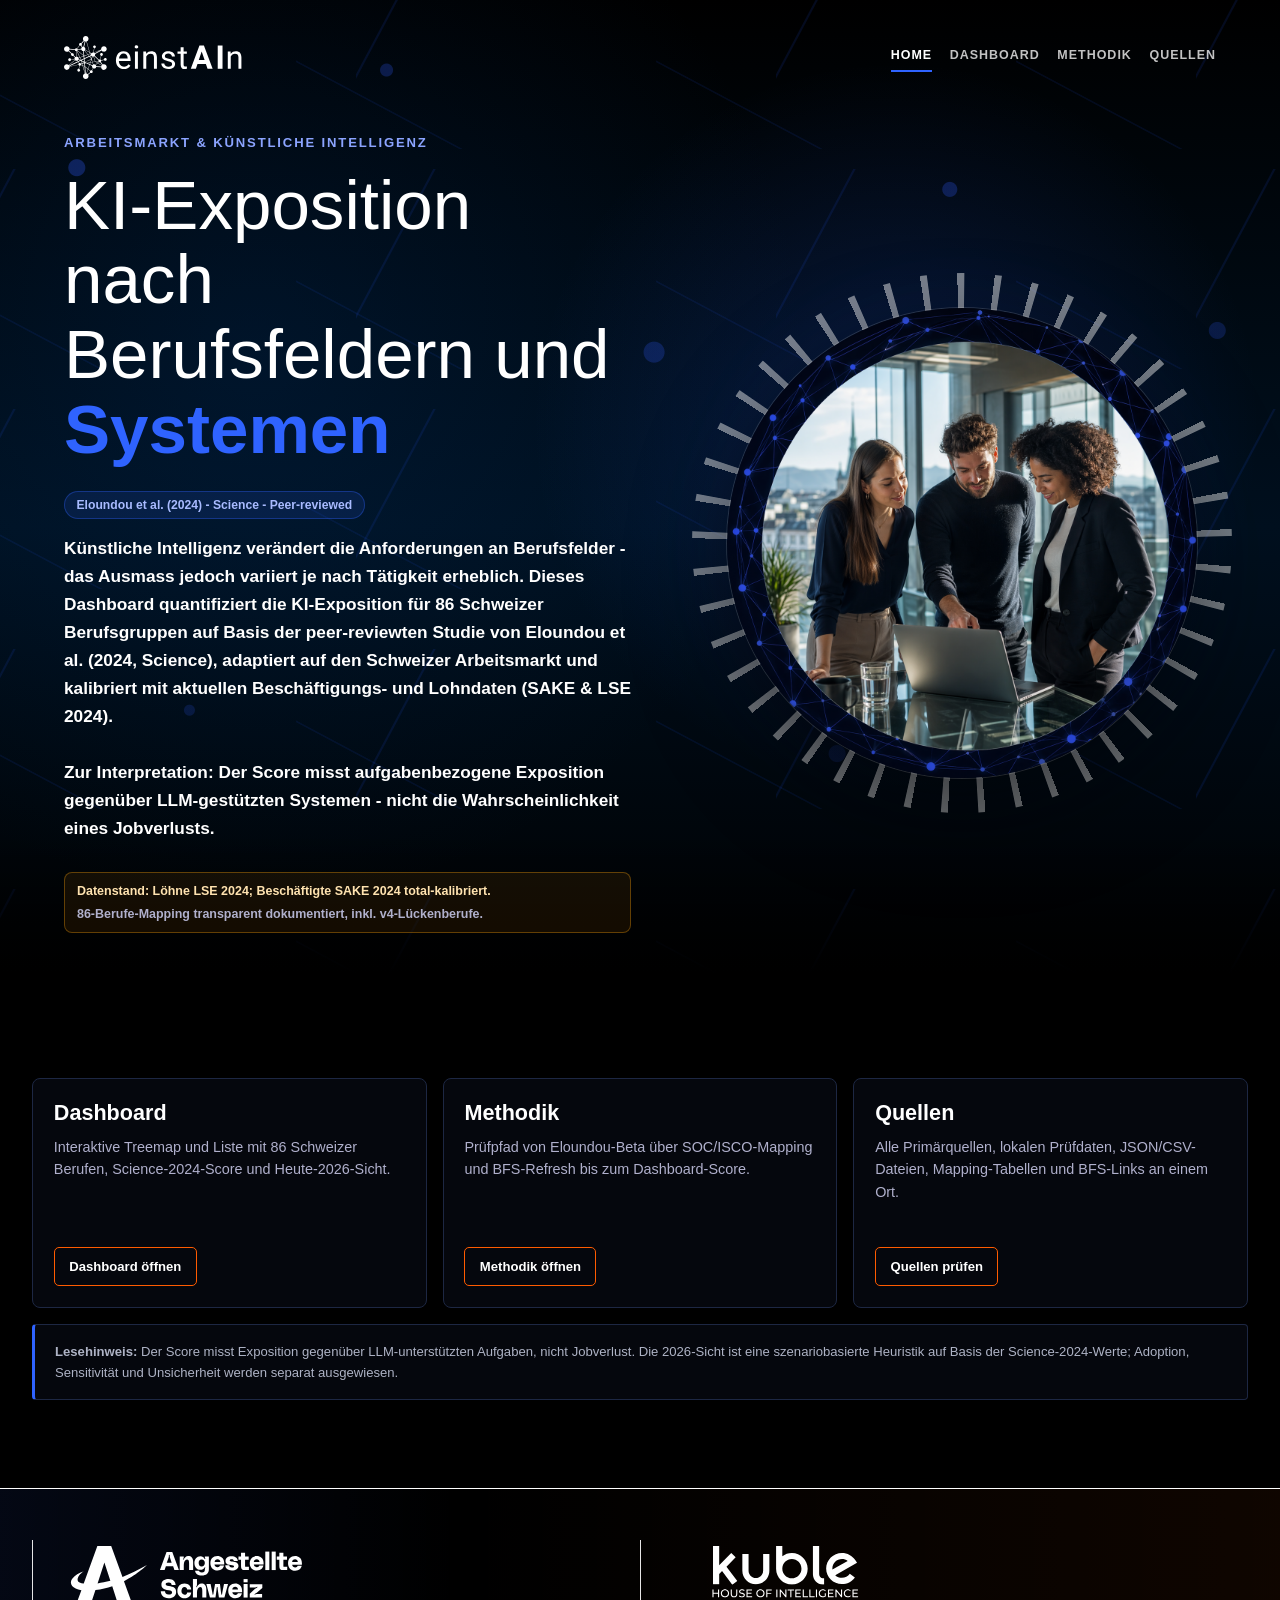
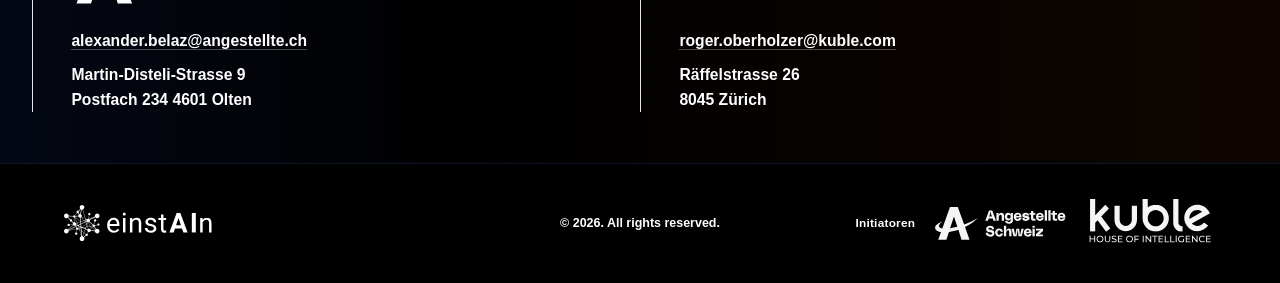
==== index.html @ 755ab7b0 "Update home headline wording" ====
<!DOCTYPE html>
<html lang="de">
<head>
  <meta charset="UTF-8">
  <meta name="viewport" content="width=device-width, initial-scale=1.0">
  <title>KI-Exposition Schweiz</title>
  <meta name="description" content="Schweizer KI-Expositionsdashboard: Landing-Seite, Berufsdaten, Methodik und Quellen für 86 Berufsgruppen auf Basis von Eloundou et al. (2024) und BFS 2024.">
  <link rel="icon" href="assets/brand/einstain-icon.png" type="image/png">
  <link rel="stylesheet" href="assets/app.css">
  
</head>
<body>
<script>
  const LEGACY_ANCHOR_ROUTES = {
    "#dashboard": "dashboard.html",
    "#about": "methodik.html",
    "#sources": "quellen.html"
  };
  if (LEGACY_ANCHOR_ROUTES[window.location.hash]) {
    window.location.replace(LEGACY_ANCHOR_ROUTES[window.location.hash]);
  }
</script>

<header>
  <nav class="site-nav" aria-label="Hauptnavigation">
    <a class="site-logo" href="index.html" aria-label="einstAIn">
      <img src="assets/brand/einstain-logo-white.svg" alt="einstAIn">
    </a>
    <div class="nav-links" aria-label="Seitennavigation">
      <a href="index.html" class="active" aria-current="page">Home</a>
      <a href="dashboard.html">Dashboard</a>
      <a href="methodik.html">Methodik</a>
      <a href="quellen.html">Quellen</a>
    </div>
  </nav>
  <div class="hero-grid" id="top">
    <div class="hero-copy">
      <div class="eyebrow">Arbeitsmarkt & Künstliche Intelligenz</div>
      <h1>KI-Exposition<br>nach Berufsfeldern und <strong>Systemen</strong></h1>
      <div class="method-badge">Eloundou et al. (2024) - Science - Peer-reviewed</div>
      <p class="subtitle">
        Künstliche Intelligenz verändert die Anforderungen an Berufsfelder - das Ausmass jedoch
        variiert je nach Tätigkeit erheblich. Dieses Dashboard quantifiziert die KI-Exposition
        für 86 Schweizer Berufsgruppen auf Basis der peer-reviewten Studie von Eloundou et al.
        (2024, Science), adaptiert auf den Schweizer Arbeitsmarkt und kalibriert mit aktuellen
        Beschäftigungs- und Lohndaten (SAKE &amp; LSE 2024).
        <br><br>
        Zur Interpretation: Der Score misst aufgabenbezogene Exposition gegenüber
        LLM-gestützten Systemen - nicht die Wahrscheinlichkeit eines Jobverlusts.
      </p>
      <div class="data-vintage">
        Datenstand: Löhne LSE 2024; Beschäftigte SAKE 2024 total-kalibriert.
        <span>86-Berufe-Mapping transparent dokumentiert, inkl. v4-Lückenberufe.</span>
      </div>
    </div>
    <div class="hero-visual" aria-hidden="true">
      <img src="assets/future-work-hero.png" alt="">
    </div>
  </div>
</header>

<main>
  <section class="home-overview" aria-label="Seiteneinstieg">
    <article class="home-card">
      <div>
        <h2>Dashboard</h2>
        <p>Interaktive Treemap und Liste mit 86 Schweizer Berufen, Science-2024-Score und Heute-2026-Sicht.</p>
      </div>
      <a href="dashboard.html">Dashboard öffnen</a>
    </article>
    <article class="home-card">
      <div>
        <h2>Methodik</h2>
        <p>Prüfpfad von Eloundou-Beta über SOC/ISCO-Mapping und BFS-Refresh bis zum Dashboard-Score.</p>
      </div>
      <a href="methodik.html">Methodik öffnen</a>
    </article>
    <article class="home-card">
      <div>
        <h2>Quellen</h2>
        <p>Alle Primärquellen, lokalen Prüfdaten, JSON/CSV-Dateien, Mapping-Tabellen und BFS-Links an einem Ort.</p>
      </div>
      <a href="quellen.html">Quellen prüfen</a>
    </article>
  </section>
  <section class="home-note" aria-label="Lesehinweis">
    <div class="disclaimer">
      <strong>Lesehinweis:</strong> Der Score misst Exposition gegenüber LLM-unterstützten Aufgaben, nicht Jobverlust. Die 2026-Sicht ist eine szenariobasierte Heuristik auf Basis der Science-2024-Werte; Adoption, Sensitivität und Unsicherheit werden separat ausgewiesen.
    </div>
  </section>
</main>

<section class="contact-band" aria-label="Kontakt">
  <div class="contact-card">
    <div class="contact-logo">
      <a href="https://angestellte.ch/" target="_blank" rel="noopener noreferrer" aria-label="Angestellte Schweiz">
        <img class="logo-angestellte" src="assets/brand/angestellte-schweiz-logo-white.svg" alt="Angestellte Schweiz">
      </a>
    </div>
    <div class="contact-line"><a href="mailto:alexander.belaz@angestellte.ch">alexander.belaz@angestellte.ch</a></div>
    <div class="contact-line">Martin-Disteli-Strasse 9<br>Postfach 234 4601 Olten</div>
  </div>
  <div class="contact-card">
    <div class="contact-logo">
      <a href="https://www.kuble.com/en" target="_blank" rel="noopener noreferrer" aria-label="Kuble - House of Intelligence">
        <img class="logo-kuble" src="assets/brand/kuble-house-logo-white.svg" alt="Kuble - House of Intelligence">
      </a>
    </div>
    <div class="contact-line"><a href="mailto:roger.oberholzer@kuble.com">roger.oberholzer@kuble.com</a></div>
    <div class="contact-line">Räffelstrasse 26<br>8045 Zürich</div>
  </div>
</section>

<footer>
  <div class="footer-inner">
    <a class="site-logo site-logo--footer" href="#top" aria-label="einstAIn">
      <img src="assets/brand/einstain-logo-white.svg" alt="einstAIn">
    </a>
    <div class="footer-center">© 2026. All rights reserved.</div>
    <div class="footer-initiators">
      <span>Initiatoren</span>
      <a class="footer-brand footer-brand--angestellte" href="https://angestellte.ch/" target="_blank" rel="noopener noreferrer" aria-label="Angestellte Schweiz">
        <img src="assets/brand/angestellte-schweiz-logo-white.svg" alt="Angestellte Schweiz">
      </a>
      <a class="footer-brand footer-brand--kuble" href="https://www.kuble.com/en" target="_blank" rel="noopener noreferrer" aria-label="Kuble - House of Intelligence">
        <img src="assets/brand/kuble-house-logo-white.svg" alt="Kuble - House of Intelligence">
      </a>
    </div>
  </div>
</footer>
</body>
</html>
---- assets/app.css ----
* { margin: 0; padding: 0; box-sizing: border-box; }

    body {
      font-family: -apple-system, BlinkMacSystemFont, 'Segoe UI', Roboto, sans-serif;
      background: #000;
      color: #fff;
      min-height: 100vh;
      overflow-x: hidden;
    }

    header {
      position: relative;
      min-height: 760px;
      padding: 2.25rem clamp(1.25rem, 5vw, 4.5rem) 4rem;
      overflow: hidden;
      background:
        radial-gradient(circle at 70% 42%, rgba(44, 97, 255, 0.18), transparent 34%),
        radial-gradient(circle at 20% 35%, rgba(0, 55, 120, 0.22), transparent 45%),
        linear-gradient(180deg, #000 0%, #00101f 52%, #000 100%);
    }

    header::before {
      content: "";
      position: absolute;
      inset: -7% -5% 0;
      background-image:
        linear-gradient(118deg, transparent 0 14%, rgba(37, 88, 255, 0.16) 14.2% 14.45%, transparent 14.65% 100%),
        linear-gradient(28deg, transparent 0 21%, rgba(37, 88, 255, 0.13) 21.2% 21.45%, transparent 21.65% 100%),
        radial-gradient(circle at 10% 22%, rgba(48, 91, 255, 0.42) 0 8px, transparent 9px),
        radial-gradient(circle at 32% 13%, rgba(48, 91, 255, 0.34) 0 6px, transparent 7px),
        radial-gradient(circle at 51% 39%, rgba(48, 91, 255, 0.32) 0 10px, transparent 11px),
        radial-gradient(circle at 72% 24%, rgba(48, 91, 255, 0.36) 0 7px, transparent 8px),
        radial-gradient(circle at 91% 37%, rgba(48, 91, 255, 0.28) 0 8px, transparent 9px),
        radial-gradient(circle at 18% 72%, rgba(48, 91, 255, 0.24) 0 5px, transparent 6px),
        radial-gradient(circle at 64% 76%, rgba(48, 91, 255, 0.2) 0 8px, transparent 9px);
      background-size: 420px 240px, 360px 220px, 100% 100%, 100% 100%, 100% 100%, 100% 100%, 100% 100%, 100% 100%, 100% 100%;
      opacity: 0.72;
      pointer-events: none;
    }

    header::after {
      content: "";
      position: absolute;
      inset: auto 0 0;
      height: 180px;
      background: linear-gradient(180deg, transparent, #000 78%);
      pointer-events: none;
    }

    .site-nav {
      position: relative;
      z-index: 2;
      display: flex;
      align-items: center;
      justify-content: space-between;
      max-width: 1280px;
      margin: 0 auto;
    }

    .site-logo {
      display: inline-flex;
      align-items: center;
      color: #fff;
      text-decoration: none;
    }

    .site-logo img {
      display: block;
      width: min(178px, 48vw);
      height: auto;
    }

    .site-logo--footer img {
      width: 148px;
    }

    .nav-links {
      display: flex;
      align-items: center;
      gap: 1.1rem;
      font-size: 0.78rem;
      font-weight: 750;
      text-transform: uppercase;
      letter-spacing: 0.08em;
    }

    .nav-links a {
      position: relative;
      display: inline-flex;
      align-items: center;
      min-height: 28px;
      padding-bottom: 0.28rem;
      color: rgba(255,255,255,0.76);
      text-decoration: none;
      transition: color 0.18s;
    }

    .nav-links a:hover {
      color: #fff;
    }

    .hero-grid {
      position: relative;
      z-index: 2;
      max-width: 1280px;
      min-height: 620px;
      margin: 0 auto;
      display: grid;
      grid-template-columns: minmax(320px, 0.95fr) minmax(360px, 0.85fr);
      gap: clamp(2rem, 6vw, 5rem);
      align-items: center;
      padding-top: 3.5rem;
    }

    .hero-copy {
      max-width: 610px;
      min-width: 0;
    }

    .eyebrow {
      font-size: 0.82rem;
      text-transform: uppercase;
      letter-spacing: 0.14em;
      color: #8ba4ff;
      margin-bottom: 1.1rem;
      font-weight: 800;
    }

    h1 {
      font-size: clamp(2.4rem, 5.4vw, 4.8rem);
      font-weight: 500;
      line-height: 1.08;
      letter-spacing: 0;
      color: #fff;
      margin-bottom: 1.55rem;
      max-width: 790px;
      overflow-wrap: break-word;
    }

    h1 strong {
      color: #2f63ff;
      font-weight: 850;
      letter-spacing: 0;
    }

    .subtitle {
      font-size: clamp(1rem, 1.35vw, 1.15rem);
      color: #fff;
      max-width: 620px;
      line-height: 1.62;
      margin-bottom: 1.7rem;
      font-weight: 600;
      overflow-wrap: break-word;
    }

    .subtitle a { color: #fff; text-decoration: underline; text-decoration-color: #2f63ff; text-underline-offset: 4px; }
    .subtitle a:hover { text-decoration: underline; }

    .hero-actions {
      display: flex;
      flex-wrap: wrap;
      gap: 0.8rem;
      align-items: center;
      margin-top: 1.9rem;
    }

    .cta-btn {
      display: inline-flex;
      align-items: center;
      justify-content: center;
      min-height: 45px;
      padding: 0.68rem 1rem;
      border: 2px solid #ff5b00;
      border-radius: 4px;
      color: #fff;
      background: transparent;
      text-decoration: none;
      font-size: 0.9rem;
      font-weight: 850;
      transition: background 0.18s, border-color 0.18s;
    }

    .cta-btn:hover {
      background: rgba(255,91,0,0.14);
      border-color: #ff7a29;
    }

    .method-badge {
      display: inline-flex;
      align-items: center;
      gap: 0.4rem;
      background: rgba(47,99,255,0.13);
      border: 1px solid rgba(47,99,255,0.35);
      color: #a9bbff;
      padding: 0.38rem 0.72rem;
      border-radius: 999px;
      font-size: 0.76rem;
      font-weight: 600;
      margin-bottom: 1rem;
    }

    .data-vintage {
      display: inline-flex;
      flex-wrap: wrap;
      gap: 0.35rem 0.55rem;
      align-items: center;
      margin: 0.1rem 0 1.05rem;
      padding: 0.55rem 0.75rem;
      border: 1px solid rgba(245,158,11,0.35);
      border-radius: 8px;
      background: rgba(245,158,11,0.08);
      color: #ffe3b0;
      font-size: 0.78rem;
      line-height: 1.45;
      font-weight: 750;
      max-width: 650px;
    }

    .data-vintage span {
      color: #b0b0cc;
      font-weight: 650;
    }

    .hero-visual {
      position: relative;
      display: flex;
      align-items: center;
      justify-content: center;
      min-height: 520px;
    }

    .hero-visual::before {
      content: "";
      position: absolute;
      width: min(540px, 90vw);
      aspect-ratio: 1;
      border-radius: 50%;
      background:
        radial-gradient(circle, transparent 57%, rgba(255,255,255,0.9) 57.25% 57.75%, transparent 58%),
        repeating-conic-gradient(from 15deg, rgba(255,255,255,0.85) 0 1.4deg, transparent 1.6deg 8deg);
      opacity: 0.55;
      filter: drop-shadow(0 0 24px rgba(47,99,255,0.25));
    }

    .hero-visual img {
      position: relative;
      width: min(470px, 82vw);
      aspect-ratio: 1;
      object-fit: cover;
      border-radius: 50%;
      box-shadow: 0 0 0 1px rgba(255,255,255,0.14), 0 35px 90px rgba(0,0,0,0.55);
    }

    main {
      background: #000;
      position: relative;
      z-index: 1;
    }

    .subpage-bar {
      position: relative;
      z-index: 40;
      padding: 2.25rem clamp(1.25rem, 5vw, 4.5rem) 1.15rem;
      background: rgba(0, 0, 0, 0.94);
      border-bottom: 1px solid #07162f;
      backdrop-filter: blur(14px);
    }

    .dashboard-intro {
      max-width: 1280px;
      margin: 0 auto;
      padding: 2.25rem 2rem 1.25rem;
      display: grid;
      grid-template-columns: minmax(280px, 0.8fr) minmax(260px, 1fr);
      gap: 2rem;
      align-items: end;
    }

    .dashboard-intro h2 {
      color: #fff;
      font-size: clamp(1.85rem, 3vw, 3rem);
      line-height: 1.12;
      font-weight: 500;
      letter-spacing: 0;
    }

    .dashboard-intro h2 strong {
      color: #2f63ff;
      font-weight: 850;
    }

    .dashboard-intro p {
      color: #d6d6e6;
      line-height: 1.62;
      font-size: 1rem;
      font-weight: 600;
    }

    .framework-toggle {
      max-width: 1280px;
      margin: 0 auto 1.6rem;
      padding: 0 2rem;
      display: grid;
      grid-template-columns: minmax(260px, 1fr) auto;
      gap: 1rem;
      align-items: center;
    }

    .framework-toggle--primary {
      margin-top: 2rem;
      margin-bottom: 1.4rem;
      padding: 1.25rem;
      background:
        linear-gradient(135deg, rgba(47,99,255,0.18), rgba(5,7,13,0.98) 42%, rgba(255,91,0,0.1));
      border: 1px solid #1d2743;
      border-radius: 8px;
      grid-template-columns: minmax(280px, 0.68fr) minmax(520px, 1.32fr);
      box-shadow: 0 18px 60px rgba(0,0,0,0.42);
    }

    .framework-summary {
      background: #05070d;
      border: 1px solid #1d2743;
      border-left: 3px solid #2f63ff;
      border-radius: 4px;
      padding: 0.9rem 1rem;
      min-height: 92px;
    }

    .framework-toggle--primary .framework-summary {
      background: transparent;
      border: none;
      border-left: 3px solid #2f63ff;
      border-radius: 0;
      padding: 0.25rem 0 0.25rem 1rem;
      min-height: 0;
    }

    .framework-kicker {
      color: #8ba4ff;
      font-size: 0.72rem;
      font-weight: 850;
      letter-spacing: 0.12em;
      text-transform: uppercase;
      margin-bottom: 0.35rem;
    }

    .framework-summary h3 {
      font-size: 1rem;
      color: #fff;
      margin-bottom: 0.3rem;
    }

    .framework-toggle--primary .framework-summary h3 {
      font-size: clamp(1.35rem, 2.2vw, 2.05rem);
      line-height: 1.12;
      max-width: 520px;
      margin-bottom: 0.65rem;
    }

    .framework-summary p {
      color: #bfc6dd;
      line-height: 1.5;
      font-size: 0.82rem;
      font-weight: 600;
    }

    .framework-toggle--primary .framework-summary p {
      font-size: 0.95rem;
      line-height: 1.62;
      max-width: 560px;
    }

    .framework-buttons {
      display: grid;
      grid-template-columns: repeat(2, minmax(0, 1fr));
      gap: 0.5rem;
      min-width: 300px;
    }

    .framework-toggle--primary .framework-buttons {
      grid-template-columns: repeat(3, minmax(0, 1fr));
      gap: 0.85rem;
      min-width: 0;
    }

    .framework-btn {
      min-height: 64px;
      background: #05070d;
      border: 1px solid #1d2743;
      color: #cfd7ef;
      padding: 0.55rem 0.8rem;
      border-radius: 4px;
      cursor: pointer;
      text-align: left;
      transition: border-color 0.18s, background 0.18s, color 0.18s;
    }

    .framework-toggle--primary .framework-btn {
      min-height: 142px;
      padding: 1.1rem 1.2rem;
      border-radius: 8px;
      border-width: 2px;
      box-shadow: inset 0 0 0 1px rgba(255,255,255,0.02);
    }

    .framework-label {
      display: inline-flex;
      color: #8ba4ff;
      font-size: 0.72rem;
      font-weight: 850;
      letter-spacing: 0.1em;
      text-transform: uppercase;
      margin-bottom: 0.7rem;
    }

    .framework-btn strong {
      display: block;
      font-size: 0.86rem;
      margin-bottom: 0.16rem;
      color: inherit;
    }

    .framework-toggle--primary .framework-btn strong {
      font-size: clamp(1.55rem, 2.25vw, 2rem);
      line-height: 1.08;
      margin-bottom: 0.45rem;
    }

    .framework-btn span {
      display: block;
      font-size: 0.7rem;
      color: #8a91ad;
      line-height: 1.3;
    }

    .framework-btn .framework-label {
      color: #8ba4ff;
      font-size: 0.72rem;
      line-height: 1.2;
    }

    .framework-toggle--primary .framework-btn span:not(.framework-label) {
      font-size: 0.95rem;
      line-height: 1.45;
      max-width: 430px;
    }

    #btn-framework-science {
      border-color: rgba(47,99,255,0.34);
    }

    #btn-framework-today {
      border-color: rgba(245,158,11,0.28);
    }

    #btn-framework-today .framework-label {
      color: #f59e0b;
    }

    #btn-framework-compare {
      border-color: rgba(167,139,250,0.34);
    }

    #btn-framework-compare .framework-label {
      color: #c4b5fd;
    }

    .framework-btn:hover {
      border-color: rgba(47,99,255,0.7);
    }

    .framework-btn.active {
      background: rgba(47,99,255,0.16);
      border-color: #2f63ff;
      color: #fff;
      box-shadow: inset 0 0 0 1px rgba(47,99,255,0.2);
    }

    #btn-framework-today.active {
      background: rgba(255,91,0,0.14);
      border-color: #ff5b00;
      box-shadow: inset 0 0 0 1px rgba(255,91,0,0.18);
    }

    #btn-framework-compare.active {
      background: rgba(167,139,250,0.16);
      border-color: #a78bfa;
      box-shadow: inset 0 0 0 1px rgba(167,139,250,0.2);
    }

    .split-compare {
      max-width: 1280px;
      margin: 0 auto;
    }

    .split-head {
      display: flex;
      align-items: center;
      justify-content: space-between;
      gap: 0.75rem;
      margin-bottom: 0.65rem;
      color: #bfc6dd;
      font-size: 0.78rem;
      font-weight: 800;
      text-transform: uppercase;
      letter-spacing: 0.08em;
    }

    .split-tag {
      display: inline-flex;
      align-items: center;
      border: 1px solid #243150;
      border-radius: 999px;
      background: #05070d;
      padding: 0.38rem 0.65rem;
    }

    .split-tag--today {
      color: #f59e0b;
      border-color: rgba(245,158,11,0.34);
    }

    .split-tag--science {
      color: #8ba4ff;
      border-color: rgba(47,99,255,0.38);
    }

    .split-stage {
      position: relative;
      max-width: 100%;
      overflow: hidden;
      background: #03060c;
      border: 1px solid #101b34;
      border-radius: 4px;
      cursor: default;
      isolation: isolate;
      touch-action: none;
    }

    .split-stage svg {
      position: absolute;
      top: 0;
      left: 0;
      display: block;
    }

    .split-overlay {
      position: absolute;
      inset: 0;
      overflow: hidden;
      width: 100%;
      background: #03060c;
      box-shadow: none;
      clip-path: inset(0 0 0 52%);
      filter: none;
      opacity: 1;
      pointer-events: none;
      z-index: 1;
    }

    .split-stage-labels {
      position: absolute;
      top: 0.72rem;
      left: 0.72rem;
      right: 0.72rem;
      z-index: 3;
      display: flex;
      justify-content: space-between;
      gap: 0.6rem;
      pointer-events: none;
    }

    .split-stage-label {
      display: inline-flex;
      align-items: center;
      min-height: 30px;
      padding: 0.28rem 0.55rem;
      border: 1px solid rgba(255,255,255,0.2);
      border-radius: 999px;
      background: rgba(3,6,12,0.72);
      color: #f4f7ff;
      font-size: 0.7rem;
      font-weight: 850;
      letter-spacing: 0.02em;
      backdrop-filter: blur(8px);
    }

    .split-stage-label--today {
      border-color: rgba(245,158,11,0.45);
      color: #f59e0b;
    }

    .split-stage-label--science {
      border-color: rgba(47,99,255,0.45);
      color: #9db2ff;
    }

    .split-handle {
      position: absolute;
      top: 0;
      bottom: 0;
      left: 52%;
      width: 54px;
      transform: translateX(-50%);
      cursor: ew-resize;
      outline: none;
      z-index: 5;
      touch-action: none;
    }

    .split-handle::before {
      content: "";
      position: absolute;
      top: 0;
      bottom: 0;
      left: calc(50% - 1.5px);
      width: 3px;
      background: #fff;
      box-shadow: none;
    }

    .split-handle span {
      position: absolute;
      top: 50%;
      left: 50%;
      transform: translate(-50%, -50%);
      width: 36px;
      height: 54px;
      border-radius: 999px;
      border: 2px solid #fff;
      background: #fff;
      box-shadow: none;
    }

    .split-handle span::before {
      content: "<>";
      position: absolute;
      inset: 0;
      display: flex;
      align-items: center;
      justify-content: center;
      color: #03060c;
      font-size: 0.72rem;
      font-weight: 900;
      letter-spacing: -0.02em;
    }

    .split-handle:focus-visible span {
      outline: 3px solid rgba(245,158,11,0.7);
      outline-offset: 3px;
    }

    .split-stage .cell:hover {
      opacity: 1;
    }

    .split-caption {
      margin-top: 0.7rem;
      color: #8f98b8;
      font-size: 0.78rem;
      line-height: 1.45;
      font-weight: 650;
    }

    .split-mobile-control {
      display: none;
    }

    .split-mobile-control input {
      width: 100%;
    }

    .split-mobile-legend {
      display: flex;
      justify-content: space-between;
      gap: 0.8rem;
      margin-top: 0.32rem;
      color: #8f98b8;
      font-size: 0.68rem;
      font-weight: 850;
      text-transform: uppercase;
      letter-spacing: 0.04em;
    }

    .today-method-panel {
      max-width: 1280px;
      margin: -0.3rem auto 1.4rem;
      padding: 0 2rem;
    }

    .today-method-inner {
      background: #05070d;
      border: 1px solid #1d2743;
      border-radius: 4px;
      padding: 1.05rem;
    }

    .today-method-head {
      display: grid;
      grid-template-columns: minmax(260px, 1fr) auto;
      gap: 1rem;
      align-items: start;
      margin-bottom: 0.9rem;
    }

    .today-method-head h3 {
      color: #fff;
      font-size: 1rem;
      margin-bottom: 0.3rem;
    }

    .today-method-head p {
      color: #bfc6dd;
      font-size: 0.82rem;
      line-height: 1.55;
      font-weight: 600;
    }

    .today-method-stats {
      display: grid;
      grid-template-columns: repeat(3, minmax(72px, 1fr));
      gap: 0.45rem;
      min-width: 260px;
    }

    .today-method-stat {
      background: #0b1020;
      border: 1px solid #26345b;
      border-radius: 4px;
      padding: 0.55rem;
    }

    .today-method-stat strong {
      display: block;
      color: #fff;
      font-size: 1rem;
      line-height: 1;
      margin-bottom: 0.22rem;
    }

    .today-method-stat span {
      color: #8f98b8;
      font-size: 0.68rem;
      line-height: 1.25;
      font-weight: 700;
    }

    .today-method-grid {
      display: grid;
      grid-template-columns: repeat(5, minmax(0, 1fr));
      gap: 0.55rem;
      margin-bottom: 0.8rem;
    }

    .today-method-step {
      border: 1px solid #202844;
      background: #080b13;
      border-radius: 4px;
      padding: 0.7rem;
    }

    .today-method-step b {
      display: block;
      color: #8ba4ff;
      font-size: 0.72rem;
      text-transform: uppercase;
      letter-spacing: 0.08em;
      margin-bottom: 0.28rem;
    }

    .today-method-step p {
      color: #c9d0e4;
      font-size: 0.74rem;
      line-height: 1.45;
      font-weight: 600;
    }

    .today-formula {
      background: #02040a;
      border: 1px solid #18213c;
      border-radius: 4px;
      padding: 0.75rem;
      color: #a78bfa;
      font-family: "SFMono-Regular", Consolas, monospace;
      font-size: 0.73rem;
      line-height: 1.7;
      overflow-x: auto;
      margin-bottom: 0.75rem;
    }

    .today-method-links {
      display: flex;
      flex-wrap: wrap;
      gap: 0.45rem;
    }

    .today-method-links a {
      color: #dbe5ff;
      border: 1px solid #26345b;
      background: rgba(47,99,255,0.1);
      border-radius: 999px;
      padding: 0.32rem 0.62rem;
      font-size: 0.72rem;
      text-decoration: none;
      font-weight: 750;
    }

    .controls {
      display: flex;
      flex-wrap: wrap;
      gap: 0.75rem;
      padding: 0 2rem 1.25rem;
      max-width: 1280px;
      margin: 0 auto;
    }

    .controls select, .controls input {
      background: #05070d;
      border: 1px solid #1d2743;
      color: #fff;
      padding: 0.68rem 0.9rem;
      border-radius: 4px;
      font-size: 0.85rem;
      cursor: pointer;
      outline: none;
      transition: border-color 0.2s;
    }

    .controls select:hover, .controls input:hover,
    .controls select:focus, .controls input:focus {
      border-color: #2f63ff;
    }

    .controls input {
      width: 200px;
    }

    .legend {
      display: flex;
      gap: 1.25rem;
      align-items: center;
      padding: 0 2rem 1rem;
      max-width: 1280px;
      margin: 0 auto;
      flex-wrap: wrap;
    }

    .legend-item {
      display: flex;
      align-items: center;
      gap: 0.4rem;
      font-size: 0.78rem;
      color: #9090b0;
    }

    .legend-dot {
      width: 12px;
      height: 12px;
      border-radius: 3px;
    }

    #treemap-container {
      padding: 0 2rem 2rem;
      max-width: 1280px;
      margin: 0 auto;
    }

    #treemap svg {
      border-radius: 4px;
      overflow: hidden;
      background: #03060c;
      border: 1px solid #101b34;
    }

    .cell {
      cursor: pointer;
      transition: opacity 0.15s;
    }

    .cell:hover { opacity: 0.85; }

    .cell-label {
      font-size: 11px;
      fill: rgba(255,255,255,0.9);
      pointer-events: none;
      font-weight: 600;
    }

    .cell-score {
      font-size: 14px;
      fill: rgba(255,255,255,0.7);
      pointer-events: none;
      font-weight: 700;
    }

    /* Tooltip */
    #tooltip {
      position: fixed;
      background: #05070d;
      border: 1px solid #2f63ff;
      border-radius: 4px;
      padding: 0.85rem 1rem;
      pointer-events: none;
      font-size: 0.83rem;
      max-width: 280px;
      display: none;
      z-index: 1000;
      box-shadow: 0 8px 30px rgba(0,0,0,0.5);
    }

    #tooltip .tt-title {
      font-weight: 700;
      font-size: 0.95rem;
      margin-bottom: 0.5rem;
      color: #fff;
    }

    #tooltip .tt-row {
      display: flex;
      justify-content: space-between;
      gap: 1rem;
      margin-bottom: 0.2rem;
      color: #b0b0cc;
    }

    #tooltip .tt-val {
      color: #e8e8f0;
      font-weight: 600;
    }

    #tooltip .tt-score {
      display: inline-block;
      padding: 0.2rem 0.6rem;
      border-radius: 6px;
      font-weight: 700;
      font-size: 1.1rem;
      margin-bottom: 0.5rem;
    }

    /* Detail panel */
    #detail-panel {
      display: none;
      position: fixed;
      top: 0; right: 0;
      width: 400px;
      height: 100vh;
      background: #12121e;
      border-left: 1px solid #2f63ff;
      padding: 2rem 1.5rem;
      overflow-y: auto;
      z-index: 500;
      box-shadow: -10px 0 40px rgba(0,0,0,0.6);
    }

    #detail-panel .close-btn {
      position: absolute;
      top: 1rem; right: 1rem;
      background: #2a2a3a;
      border: none;
      color: #e8e8f0;
      width: 32px; height: 32px;
      border-radius: 50%;
      cursor: pointer;
      font-size: 1.1rem;
      display: flex; align-items: center; justify-content: center;
    }

    #detail-panel h2 {
      font-size: 1.3rem;
      margin-bottom: 0.25rem;
      padding-right: 2.5rem;
    }

    #detail-panel .dp-cat {
      font-size: 0.75rem;
      text-transform: uppercase;
      letter-spacing: 0.08em;
      color: #7c7c9a;
      margin-bottom: 1.2rem;
    }

    #detail-panel .dp-score-badge {
      display: inline-flex;
      align-items: center;
      gap: 0.5rem;
      padding: 0.5rem 1rem;
      border-radius: 10px;
      font-size: 1.5rem;
      font-weight: 800;
      margin-bottom: 1.2rem;
    }

    #detail-panel .dp-score-label {
      font-size: 0.8rem;
      font-weight: 500;
      opacity: 0.8;
    }

    #detail-panel .dp-badges {
      display: flex;
      flex-wrap: wrap;
      gap: 0.45rem;
      margin: -0.4rem 0 1rem;
    }

    .confidence-badge {
      display: inline-flex;
      align-items: center;
      border-radius: 999px;
      padding: 0.22rem 0.55rem;
      border: 1px solid;
      font-size: 0.72rem;
      font-weight: 700;
      line-height: 1.2;
    }

    .confidence-high {
      color: #22c55e;
      background: rgba(34,197,94,0.11);
      border-color: rgba(34,197,94,0.28);
    }

    .confidence-medium {
      color: #f59e0b;
      background: rgba(245,158,11,0.11);
      border-color: rgba(245,158,11,0.28);
    }

    .confidence-scope {
      color: #a78bfa;
      background: rgba(167,139,250,0.12);
      border-color: rgba(167,139,250,0.3);
    }

    .confidence-today {
      color: #38bdf8;
      background: rgba(56,189,248,0.12);
      border-color: rgba(56,189,248,0.34);
    }

    .score-comparison {
      display: grid;
      grid-template-columns: repeat(auto-fit, minmax(105px, 1fr));
      gap: 0.6rem;
      margin-bottom: 1rem;
    }

    .score-mini {
      background: #05070d;
      border: 1px solid #2a2a3a;
      border-radius: 4px;
      padding: 0.65rem;
    }

    .score-mini-label {
      color: #7c7c9a;
      font-size: 0.68rem;
      letter-spacing: 0.06em;
      text-transform: uppercase;
      margin-bottom: 0.22rem;
    }

    .score-mini-value {
      color: #fff;
      font-size: 1.05rem;
      font-weight: 850;
    }

    .score-mini-value span {
      color: #7c7c9a;
      font-size: 0.72rem;
      font-weight: 700;
    }

    .score-mini-note {
      font-size: 0.68rem;
      color: #7c7c9a;
      margin-top: 0.25rem;
      line-height: 1.35;
    }

    #detail-panel .dp-grid {
      display: grid;
      grid-template-columns: 1fr 1fr;
      gap: 0.75rem;
      margin-bottom: 1.2rem;
    }

    #detail-panel .dp-stat {
      background: #1a1a2e;
      border-radius: 4px;
      padding: 0.75rem;
    }

    #detail-panel .dp-stat-label {
      font-size: 0.7rem;
      color: #7c7c9a;
      text-transform: uppercase;
      letter-spacing: 0.06em;
      margin-bottom: 0.25rem;
    }

    #detail-panel .dp-stat-value {
      font-size: 1rem;
      font-weight: 700;
    }

    #detail-panel .dp-rationale {
      font-size: 0.88rem;
      color: #b0b0cc;
      line-height: 1.6;
      margin-bottom: 1rem;
    }

    #detail-panel .dp-note {
      background: #05070d;
      border: 1px solid #2a2a3a;
      border-left: 3px solid #a78bfa;
      border-radius: 4px;
      padding: 0.75rem;
      margin-bottom: 1rem;
      font-size: 0.82rem;
      color: #b0b0cc;
      line-height: 1.55;
    }

    #detail-panel .dp-note strong { color: #e8e8f0; }

    #detail-panel .dp-beta {
      background: #05070d;
      border: 1px solid #2a2a3a;
      border-radius: 4px;
      padding: 0.75rem;
      margin-bottom: 1rem;
      font-size: 0.82rem;
      color: #9090b0;
    }

    #detail-panel .dp-beta strong { color: #a78bfa; }

    #detail-panel .dp-sources {
      font-size: 0.75rem;
      color: #5a5a7a;
      border-top: 1px solid #2a2a3a;
      padding-top: 0.75rem;
    }

    #detail-panel .dp-link {
      display: inline-block;
      margin-top: 0.75rem;
      font-size: 0.8rem;
      color: #8888cc;
      text-decoration: none;
    }

    #detail-panel .dp-link:hover { color: #aaaaff; }

    /* List view */
    #list-view {
      display: none;
      padding: 0 2rem 2rem;
      max-width: 1280px;
      margin: 0 auto;
    }

    .list-item {
      display: flex;
      align-items: center;
      gap: 1rem;
      padding: 0.75rem 1rem;
      border-radius: 4px;
      background: #05070d;
      margin-bottom: 0.5rem;
      cursor: pointer;
      transition: background 0.15s;
      border: 1px solid #1e1e2e;
    }

    .list-item:hover { background: #091122; }

    .list-score {
      width: 36px; height: 36px;
      border-radius: 8px;
      display: flex;
      align-items: center;
      justify-content: center;
      font-weight: 800;
      font-size: 1rem;
      flex-shrink: 0;
    }

    .list-main { flex: 1; min-width: 0; }
    .list-title { font-weight: 600; flex: 1; }
    .list-cat { font-size: 0.75rem; color: #7c7c9a; }
    .list-pay { font-size: 0.85rem; color: #9090b0; flex-shrink: 0; }
    .list-confidence { margin-left: 0.4rem; font-size: 0.68rem; vertical-align: 1px; }

    .view-toggle {
      display: flex;
      gap: 0.5rem;
      padding: 0 2rem 1rem;
      max-width: 1280px;
      margin: 0 auto;
    }

    .view-btn {
      background: #16161f;
      border: 1px solid #1d2743;
      color: #9090b0;
      padding: 0.4rem 0.9rem;
      border-radius: 4px;
      font-size: 0.8rem;
      cursor: pointer;
      transition: all 0.2s;
    }

    .view-btn.active {
      background: #2a2a4a;
      border-color: #2f63ff;
      color: #fff;
    }

    .view-btn:disabled {
      opacity: 0.38;
      cursor: not-allowed;
    }

    /* Highlights */
    .highlights-bar {
      display: flex;
      flex-wrap: wrap;
      gap: 0.75rem;
      padding: 0 2rem 1.5rem;
      max-width: 1280px;
      margin: 0 auto;
    }

    .hl-card {
      border-radius: 4px;
      padding: 0.85rem 1.1rem;
      border: 1px solid;
      flex: 1;
      min-width: 140px;
    }

    .hl-num {
      font-size: 1.6rem;
      font-weight: 800;
      line-height: 1.1;
      margin-bottom: 0.25rem;
    }

    .hl-label {
      font-size: 0.78rem;
      line-height: 1.4;
      opacity: 0.8;
    }

    .hl-label span { opacity: 0.65; font-size: 0.72rem; }

    .hl-red { background: rgba(239,68,68,0.08); border-color: rgba(239,68,68,0.35); color: #ef4444; }
    .hl-orange { background: rgba(255,91,0,0.08); border-color: rgba(255,91,0,0.45); color: #ff6b18; }
    .hl-green { background: rgba(34,197,94,0.08); border-color: rgba(34,197,94,0.35); color: #22c55e; }
    .hl-neutral { background: #05070d; border-color: #1d2743; color: #fff; }

    .hl-insight {
      background: #05070d;
      border-color: #1d2743;
      flex: 2;
      min-width: 220px;
      display: flex;
      align-items: center;
    }

    .hl-insight-text {
      font-size: 0.83rem;
      color: #b0b0cc;
      line-height: 1.5;
    }

    .hl-insight-text strong { color: #e8e8f0; }

    /* About section */
    .content-section {
      max-width: 1280px;
      margin: 0 auto;
      padding: 2.8rem 2rem 2rem;
    }

    .content-title {
      color: #fff;
      font-size: clamp(2rem, 4vw, 3.6rem);
      line-height: 1.08;
      font-weight: 600;
      letter-spacing: 0;
      margin-bottom: 1.25rem;
    }

    .content-section h2 {
      font-size: 1.1rem;
      color: #fff;
      margin-bottom: 1.25rem;
      display: flex;
      align-items: center;
      gap: 0.5rem;
    }

    .source-grid {
      display: grid;
      grid-template-columns: repeat(auto-fill, minmax(280px, 1fr));
      gap: 1rem;
      margin-bottom: 1.5rem;
    }

    .source-card {
      background: #05070d;
      border: 1px solid #1d2743;
      border-radius: 4px;
      padding: 1rem 1.25rem;
    }

    .source-card h3 {
      font-size: 0.8rem;
      text-transform: uppercase;
      letter-spacing: 0.06em;
      color: #7c7c9a;
      margin-bottom: 0.4rem;
    }

    .source-card p {
      font-size: 0.85rem;
      color: #b0b0cc;
      line-height: 1.5;
    }

    .source-card a {
      color: #8ba4ff;
      font-size: 0.78rem;
      text-decoration: none;
      display: block;
      margin-top: 0.4rem;
    }

    .method-visual {
      background: #10101b;
      border: 1px solid #25253a;
      border-radius: 12px;
      padding: 1.25rem;
      margin-bottom: 1.5rem;
    }

    .method-image-card {
      background: #10101b;
      border: 1px solid #25253a;
      border-radius: 12px;
      padding: 0.85rem;
      margin-bottom: 1rem;
    }

    .method-image-card img {
      display: block;
      width: 100%;
      height: auto;
      border-radius: 8px;
    }

    .method-image-caption {
      margin-top: 0.65rem;
      color: #9090b0;
      font-size: 0.78rem;
      line-height: 1.45;
    }

    .method-visual h3 {
      font-size: 0.82rem;
      text-transform: uppercase;
      letter-spacing: 0.06em;
      color: #a78bfa;
      margin-bottom: 0.85rem;
    }

    .pipeline {
      display: grid;
      grid-template-columns: repeat(5, minmax(140px, 1fr));
      gap: 0.75rem;
      align-items: stretch;
      margin-bottom: 1rem;
    }

    .pipeline-step {
      position: relative;
      min-height: 145px;
      background: #151521;
      border: 1px solid #2a2a3a;
      border-radius: 10px;
      padding: 0.85rem;
    }

    .pipeline-step:not(:last-child)::after {
      content: ">";
      position: absolute;
      right: -0.58rem;
      top: 50%;
      transform: translateY(-50%);
      color: #5a5a7a;
      font-weight: 800;
      z-index: 2;
    }

    .pipeline-num {
      width: 24px;
      height: 24px;
      border-radius: 999px;
      background: rgba(167,139,250,0.18);
      color: #c4b5fd;
      display: flex;
      align-items: center;
      justify-content: center;
      font-size: 0.76rem;
      font-weight: 800;
      margin-bottom: 0.55rem;
    }

    .pipeline-title {
      font-size: 0.92rem;
      font-weight: 750;
      color: #e8e8f0;
      margin-bottom: 0.35rem;
    }

    .pipeline-text {
      font-size: 0.78rem;
      color: #a9a9c6;
      line-height: 1.45;
    }

    .pipeline-formula {
      display: inline-block;
      margin-top: 0.5rem;
      color: #f59e0b;
      font-family: ui-monospace, SFMono-Regular, Menlo, Monaco, Consolas, monospace;
      font-size: 0.78rem;
      font-weight: 800;
    }

    .method-example {
      display: grid;
      grid-template-columns: 1.25fr 0.75fr;
      gap: 0.85rem;
      align-items: stretch;
    }

    .example-card, .audit-card {
      background: #0c0c14;
      border: 1px solid #202033;
      border-radius: 10px;
      padding: 0.95rem;
    }

    .example-card h4, .audit-card h4 {
      font-size: 0.78rem;
      text-transform: uppercase;
      letter-spacing: 0.06em;
      color: #7c7c9a;
      margin-bottom: 0.5rem;
    }

    .calc-row {
      display: flex;
      flex-wrap: wrap;
      gap: 0.35rem;
      align-items: center;
      font-family: ui-monospace, SFMono-Regular, Menlo, Monaco, Consolas, monospace;
      color: #d8d8ef;
      font-size: 0.82rem;
      line-height: 1.7;
    }

    .calc-chip {
      display: inline-flex;
      border-radius: 7px;
      padding: 0.16rem 0.42rem;
      background: #1a1a2e;
      border: 1px solid #2a2a3a;
      color: #c4b5fd;
      font-weight: 700;
    }

    .source-links {
      display: flex;
      flex-wrap: wrap;
      gap: 0.45rem;
      margin-top: 0.75rem;
    }

    .source-pill {
      display: inline-flex;
      align-items: center;
      gap: 0.28rem;
      border-radius: 999px;
      padding: 0.3rem 0.62rem;
      background: #16161f;
      border: 1px solid #2a2a3a;
      color: #aaaaff;
      font-size: 0.76rem;
      text-decoration: none;
    }

    .audit-card ul {
      margin: 0.4rem 0 0 1.1rem;
      color: #b0b0cc;
      font-size: 0.8rem;
      line-height: 1.65;
    }

    .today-audit-row {
      margin-top: 0.9rem;
      display: grid;
      grid-template-columns: repeat(4, minmax(130px, 1fr));
      gap: 0.65rem;
    }

    .today-audit-step {
      background: #0c0c14;
      border: 1px solid rgba(47,99,255,0.28);
      border-radius: 10px;
      padding: 0.8rem;
    }

    .today-audit-step b {
      display: block;
      color: #e8e8f0;
      font-size: 0.82rem;
      margin-bottom: 0.35rem;
    }

    .today-audit-step span {
      display: block;
      color: #a9a9c6;
      font-size: 0.76rem;
      line-height: 1.45;
    }

    .source-index {
      display: grid;
      grid-template-columns: repeat(auto-fill, minmax(240px, 1fr));
      gap: 0.75rem;
      margin: 1rem 0 1.5rem;
    }

    .source-index-card {
      background: #12121e;
      border: 1px solid #1e1e2e;
      border-radius: 10px;
      padding: 0.85rem 1rem;
    }

    .source-index-card h3 {
      font-size: 0.76rem;
      text-transform: uppercase;
      letter-spacing: 0.06em;
      color: #7c7c9a;
      margin-bottom: 0.35rem;
    }

    .source-index-card p {
      font-size: 0.8rem;
      color: #b0b0cc;
      line-height: 1.45;
      margin-bottom: 0.45rem;
    }

    .source-index-card a {
      color: #8888cc;
      font-size: 0.76rem;
      text-decoration: none;
      display: block;
      margin-top: 0.3rem;
    }

    .disclaimer {
      background: #05070d;
      border: 1px solid #1d2743;
      border-left: 3px solid #ff5b00;
      border-radius: 4px;
      padding: 1rem 1.25rem;
      font-size: 0.82rem;
      color: #aeb3c5;
      line-height: 1.6;
    }

    .contact-band {
      max-width: 1280px;
      margin: 4.5rem auto 0;
      padding: 3.2rem 2rem;
      display: grid;
      grid-template-columns: 1fr 1fr;
      gap: 0;
      border-top: 1px solid #fff;
      border-bottom: 1px solid #07162f;
      background:
        linear-gradient(90deg, rgba(47,99,255,0.08), transparent 36%, rgba(255,91,0,0.06));
    }

    .contact-card {
      padding: 0 2.4rem;
      border-left: 1px solid rgba(255,255,255,0.9);
    }

    .contact-logo {
      min-height: 70px;
      display: flex;
      align-items: center;
      margin-bottom: 1.15rem;
    }

    .contact-logo a {
      display: inline-flex;
      align-items: center;
    }

    .contact-logo img {
      display: block;
      width: auto;
      height: auto;
      max-height: 58px;
    }

    .contact-logo .logo-angestellte {
      width: min(240px, 72vw);
      margin-left: -0.35rem;
    }

    .contact-logo .logo-kuble {
      width: min(212px, 72vw);
    }

    .contact-line {
      color: #fff;
      font-weight: 650;
      line-height: 1.55;
      margin-top: 0.65rem;
      font-size: 0.98rem;
    }

    .contact-line a {
      color: #fff;
      text-decoration: none;
      border-bottom: 1px solid rgba(255,255,255,0.28);
    }

    .contact-line a:hover {
      border-bottom-color: #ff5b00;
    }

    footer {
      padding: 2.2rem clamp(1.25rem, 5vw, 4.5rem);
      font-size: 0.78rem;
      color: #fff;
      background: #000;
    }

    .footer-inner {
      max-width: 1280px;
      margin: 0 auto;
      display: grid;
      grid-template-columns: 1fr auto 1fr;
      gap: 1.5rem;
      align-items: center;
    }

    .footer-center {
      font-weight: 750;
      text-align: center;
    }

    .footer-initiators {
      display: flex;
      justify-content: flex-end;
      gap: 1.15rem;
      align-items: center;
      font-weight: 800;
    }

    .footer-initiators > span {
      font-size: 0.74rem;
      letter-spacing: 0.02em;
    }

    .footer-brand {
      display: inline-flex;
      align-items: center;
      opacity: 0.96;
      transition: opacity 0.18s;
    }

    .footer-brand:hover {
      opacity: 1;
    }

    .footer-brand img {
      display: block;
      width: auto;
      height: auto;
    }

    .footer-brand--angestellte img {
      width: 132px;
    }

    .footer-brand--kuble img {
      width: 132px;
    }

    footer a { color: #fff; text-decoration: none; }

    @media (max-width: 960px) {
      header, .dashboard-intro, .framework-toggle, .today-method-panel, .controls, .legend, #treemap-container, #list-view, .content-section, .view-toggle, .highlights-bar {
        padding-left: 1.25rem;
        padding-right: 1.25rem;
      }

      header {
        min-height: auto;
      }

      .site-nav {
        align-items: flex-start;
        gap: 1rem;
      }

      .nav-links {
        flex-wrap: wrap;
        justify-content: flex-end;
        gap: 0.7rem 0.95rem;
      }

      .hero-grid {
        grid-template-columns: 1fr;
        min-height: auto;
        gap: 1.6rem;
        padding-top: 3.2rem;
      }

      .hero-copy {
        max-width: 720px;
      }

      .hero-visual {
        min-height: 420px;
      }

      .dashboard-intro, .framework-toggle, .today-method-head, .method-example {
        grid-template-columns: 1fr;
      }

      .framework-buttons, .today-method-stats {
        width: 100%;
        min-width: 0;
      }

      .today-method-grid {
        grid-template-columns: repeat(2, minmax(0, 1fr));
      }

      .pipeline {
        grid-template-columns: repeat(2, minmax(0, 1fr));
      }

      .pipeline-step:nth-child(2n)::after {
        content: none;
      }

      .today-audit-row {
        grid-template-columns: repeat(2, minmax(0, 1fr));
      }

      .source-grid, .source-index {
        grid-template-columns: repeat(2, minmax(0, 1fr));
      }

      .controls {
        display: grid;
        grid-template-columns: repeat(2, minmax(0, 1fr));
      }

      .controls select, .controls input {
        width: 100%;
        min-width: 0;
      }

      .legend-size-note {
        margin-left: 0 !important;
        width: 100%;
      }

      .highlights-bar {
        display: grid;
        grid-template-columns: repeat(2, minmax(0, 1fr));
      }

      .hl-card, .hl-insight {
        min-width: 0;
      }

      .contact-band, .footer-inner {
        grid-template-columns: 1fr;
      }

      .footer-center, .footer-initiators {
        text-align: left;
        justify-content: flex-start;
      }

      .footer-initiators {
        flex-wrap: wrap;
      }
    }

    @media (max-width: 640px) {
      header, .controls, .legend, #treemap-container, #list-view, .content-section, .view-toggle, .highlights-bar {
        padding-left: 1rem;
        padding-right: 1rem;
      }
      header {
        min-height: auto;
        width: 100%;
        padding: 1.2rem 1rem 3rem;
      }
      .site-logo img {
        width: min(144px, 58vw);
      }
      .nav-links {
        display: none;
      }
      .hero-grid {
        width: 100%;
        max-width: 100%;
        grid-template-columns: 1fr;
        min-height: auto;
        padding-top: 3rem;
        gap: 2rem;
      }
      .hero-copy {
        width: 100%;
        max-width: 358px;
      }
      h1 {
        max-width: 100%;
        font-size: clamp(1.85rem, 8.6vw, 2.15rem);
        line-height: 1.08;
        letter-spacing: 0;
      }
      .eyebrow {
        font-size: 0.74rem;
        letter-spacing: 0.12em;
      }
      .subtitle {
        max-width: 358px;
        font-size: 0.96rem;
        line-height: 1.55;
      }
      .hero-actions {
        display: grid;
        grid-template-columns: 1fr;
        width: 100%;
        max-width: 358px;
        gap: 0.65rem;
      }
      .cta-btn {
        width: 100%;
      }
      .hero-visual {
        min-height: 360px;
        overflow: hidden;
      }
      .hero-visual::before {
        width: min(390px, 104vw);
      }
      .hero-visual img {
        width: min(340px, 88vw);
      }
      .dashboard-intro {
        grid-template-columns: 1fr;
        padding-left: 1rem;
        padding-right: 1rem;
      }
      .framework-toggle {
        grid-template-columns: 1fr;
        padding-left: 1rem;
        padding-right: 1rem;
      }
      .framework-buttons {
        min-width: 0;
        grid-template-columns: 1fr;
      }
      .framework-toggle--primary .framework-buttons {
        grid-template-columns: 1fr;
      }
      .framework-toggle--primary .framework-btn {
        min-height: 116px;
      }
      .split-head {
        align-items: flex-start;
        flex-direction: column;
      }
      .split-tag {
        min-height: 28px;
        padding: 0.3rem 0.55rem;
        font-size: 0.68rem;
      }
      .split-stage-labels {
        top: 0.5rem;
        left: 0.5rem;
        right: 0.5rem;
        gap: 0.4rem;
      }
      .split-stage-label {
        min-height: 27px;
        padding: 0.24rem 0.45rem;
        font-size: 0.62rem;
        background: rgba(3,6,12,0.82);
      }
      .split-handle {
        width: 64px;
      }
      .split-handle::before {
        left: calc(50% - 1px);
        width: 2px;
      }
      .split-handle span {
        width: 44px;
        height: 44px;
      }
      .split-mobile-control {
        display: block;
        margin-top: 0.8rem;
        padding: 0.7rem 0.72rem 0.58rem;
        border: 1px solid #1d2743;
        border-radius: 4px;
        background: #05070d;
      }
      .split-mobile-control input {
        display: block;
        height: 30px;
        accent-color: #fff;
      }
      .split-caption {
        margin-top: 0.62rem;
        font-size: 0.74rem;
      }
      .today-method-panel {
        padding-left: 1rem;
        padding-right: 1rem;
      }
      .today-method-head {
        grid-template-columns: 1fr;
      }
      .today-method-stats {
        min-width: 0;
        grid-template-columns: 1fr;
      }
      .today-method-grid {
        grid-template-columns: 1fr;
      }
      .source-grid, .source-index, .controls, .highlights-bar, .today-audit-row {
        grid-template-columns: 1fr;
      }
      #detail-panel { width: 100%; }
      .controls input, .controls select { width: 100%; }
      .pipeline, .method-example, .today-audit-row {
        grid-template-columns: 1fr;
      }
      .pipeline-step:not(:last-child)::after, .pipeline-step:nth-child(2n)::after {
        content: "v";
        right: 50%;
        top: auto;
        bottom: -0.65rem;
        transform: translateX(50%);
      }
      .pipeline-step:last-child::after {
        content: none;
      }
      .contact-band, .footer-inner {
        grid-template-columns: 1fr;
      }
      .contact-band {
        padding-left: 1rem;
        padding-right: 1rem;
        gap: 2rem;
      }
      .contact-card {
        padding: 0 0 0 1rem;
      }
      .contact-logo {
        min-height: 54px;
      }
      .contact-logo .logo-angestellte {
        width: min(215px, 72vw);
        margin-left: -0.25rem;
      }
      .contact-logo .logo-kuble {
        width: min(190px, 72vw);
      }
      .footer-center, .footer-initiators {
        text-align: left;
        justify-content: flex-start;
      }
      .footer-initiators {
        flex-wrap: wrap;
      }
    }

.nav-links a.active {
  color: #fff;
}

.nav-links a.active::after {
  content: "";
  position: absolute;
  left: 0;
  right: 0;
  bottom: 0;
  height: 2px;
  background: #2f63ff;
}

.page-header {
  min-height: 430px;
  padding-bottom: 3.4rem;
}

.page-header::after {
  height: 130px;
}

.page-title-block {
  position: relative;
  z-index: 2;
  max-width: 1280px;
  margin: 0 auto;
  padding-top: clamp(3.8rem, 8vw, 6.5rem);
}

.page-title-block h1 {
  max-width: 900px;
  margin-bottom: 1rem;
}

.page-title-block .subtitle {
  color: #e8e8f0;
  max-width: 780px;
}

.section-lead {
  max-width: 920px;
  color: #b8b8d4;
  line-height: 1.65;
  font-size: 0.95rem;
  font-weight: 600;
  margin: -0.35rem 0 1.5rem;
}

.home-overview {
  max-width: 1280px;
  margin: 0 auto;
  padding: 4rem 2rem 1rem;
  display: grid;
  grid-template-columns: repeat(3, minmax(0, 1fr));
  gap: 1rem;
}

.home-card {
  min-height: 230px;
  background: #05070d;
  border: 1px solid #1d2743;
  border-radius: 8px;
  padding: 1.3rem;
  display: flex;
  flex-direction: column;
  align-items: flex-start;
  justify-content: space-between;
}

.home-card h2 {
  font-size: 1.35rem;
  color: #fff;
  margin-bottom: 0.65rem;
}

.home-card p {
  color: #b0b0cc;
  line-height: 1.55;
  font-size: 0.9rem;
}

.home-card a {
  display: inline-flex;
  margin-top: 1.2rem;
  color: #fff;
  text-decoration: none;
  border: 1px solid #ff5b00;
  border-radius: 5px;
  padding: 0.7rem 0.9rem;
  font-weight: 800;
  font-size: 0.82rem;
}

.home-card a:hover {
  background: #ff5b00;
}

.home-note {
  max-width: 1280px;
  margin: 0 auto;
  padding: 0 2rem 1rem;
}

.home-note .disclaimer {
  border-left-color: #2f63ff;
}

@media (max-width: 960px) {
  .home-overview {
    grid-template-columns: 1fr;
    padding-left: 1.25rem;
    padding-right: 1.25rem;
  }

  .home-note {
    padding-left: 1.25rem;
    padding-right: 1.25rem;
  }
}

@media (max-width: 640px) {
  .subpage-bar {
    padding: 1.2rem 1rem 1rem;
  }

  .site-nav {
    align-items: flex-start;
    flex-direction: column;
  }

  .nav-links {
    display: flex;
    width: 100%;
    justify-content: flex-start;
    gap: 0.6rem 0.85rem;
    font-size: 0.68rem;
  }

  .nav-links a {
    padding: 0.2rem 0;
  }

  .page-title-block {
    padding-top: 3rem;
  }

  .page-title-block h1 {
    font-size: clamp(1.85rem, 8.6vw, 2.15rem);
  }

  .home-overview,
  .home-note {
    padding-left: 1rem;
    padding-right: 1rem;
  }

  .home-card {
    min-height: 0;
  }
}
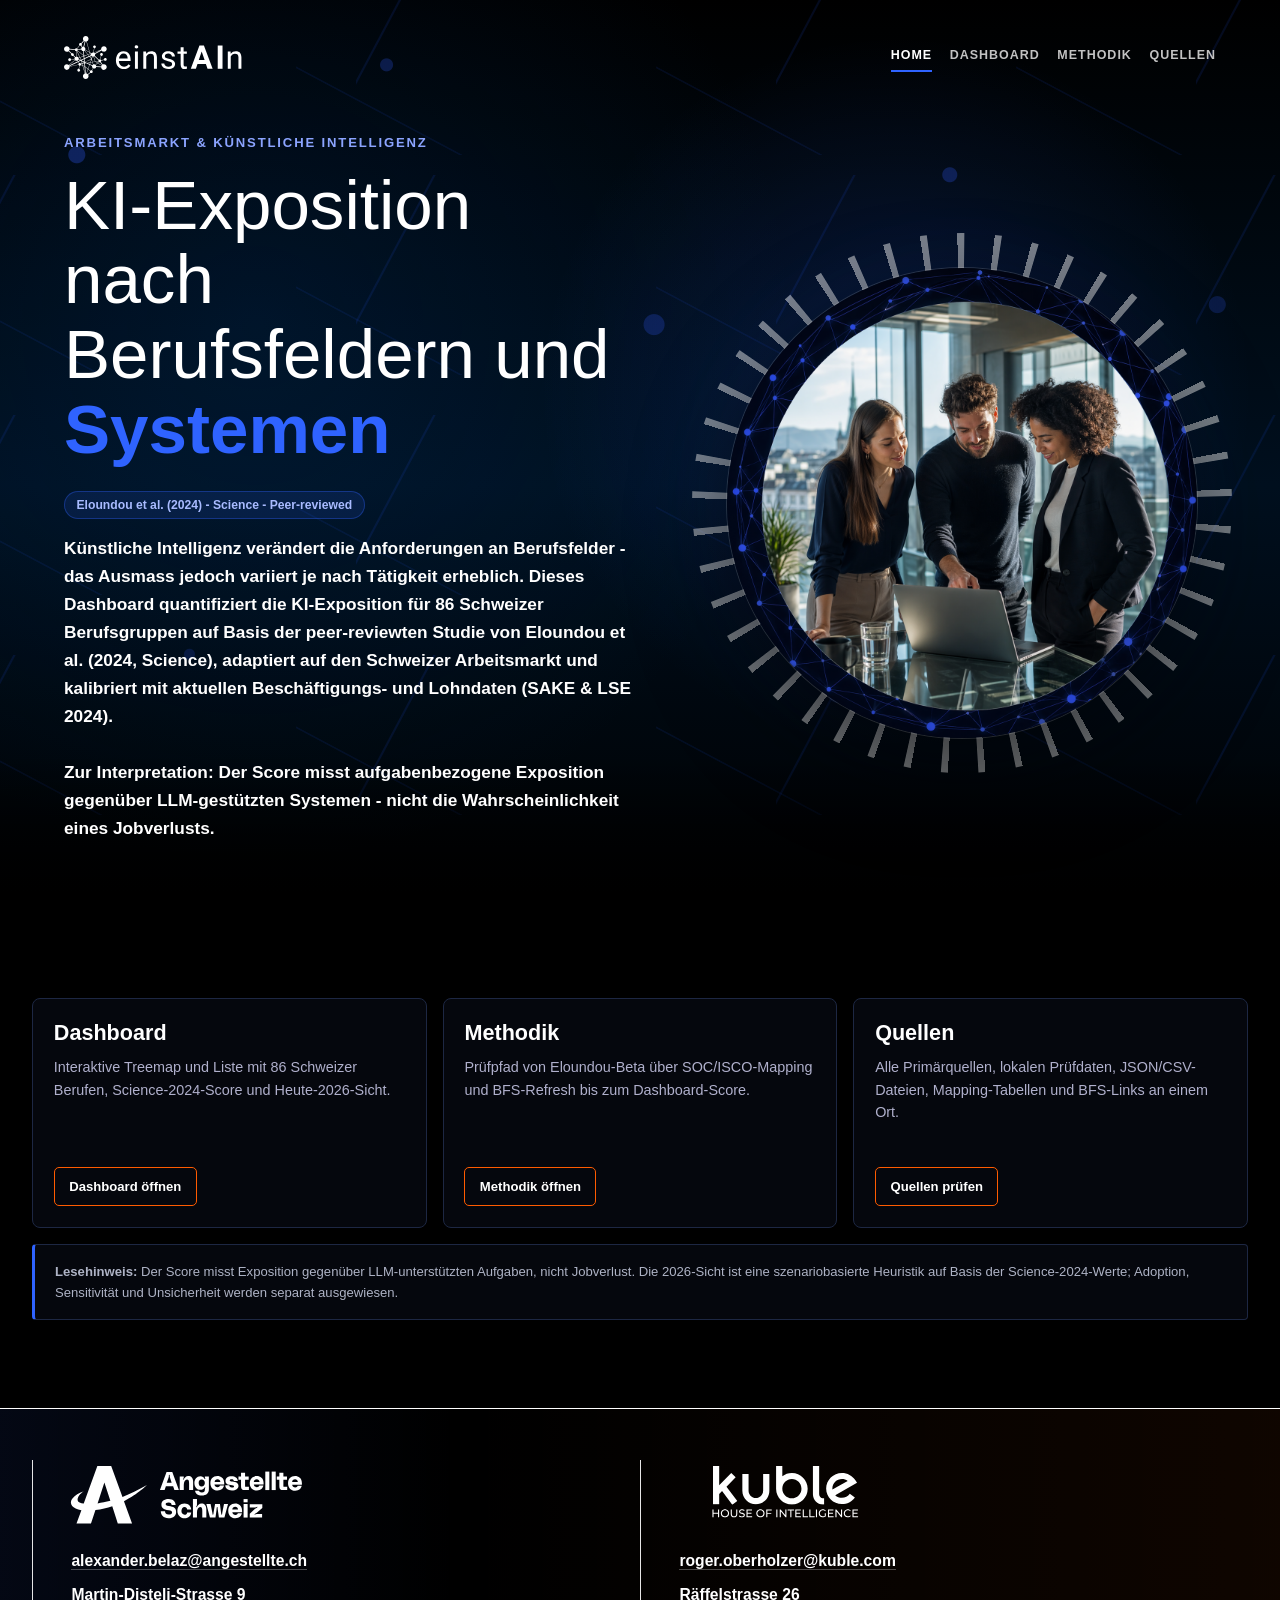
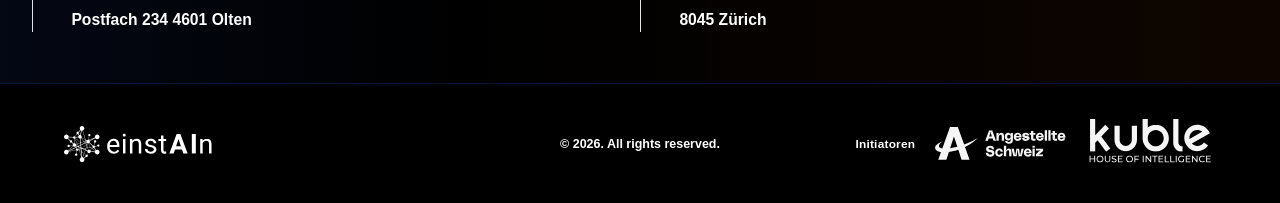
==== commit 437e0364: "Remove homepage data vintage box" ====
--- a/index.html
+++ b/index.html
@@ -48,10 +48,6 @@
         Zur Interpretation: Der Score misst aufgabenbezogene Exposition gegenüber
         LLM-gestützten Systemen - nicht die Wahrscheinlichkeit eines Jobverlusts.
       </p>
-      <div class="data-vintage">
-        Datenstand: Löhne LSE 2024; Beschäftigte SAKE 2024 total-kalibriert.
-        <span>86-Berufe-Mapping transparent dokumentiert, inkl. v4-Lückenberufe.</span>
-      </div>
     </div>
     <div class="hero-visual" aria-hidden="true">
       <img src="assets/future-work-hero.png" alt="">
--- a/assets/app.css
+++ b/assets/app.css
@@ -199,28 +199,6 @@
       margin-bottom: 1rem;
     }
 
-    .data-vintage {
-      display: inline-flex;
-      flex-wrap: wrap;
-      gap: 0.35rem 0.55rem;
-      align-items: center;
-      margin: 0.1rem 0 1.05rem;
-      padding: 0.55rem 0.75rem;
-      border: 1px solid rgba(245,158,11,0.35);
-      border-radius: 8px;
-      background: rgba(245,158,11,0.08);
-      color: #ffe3b0;
-      font-size: 0.78rem;
-      line-height: 1.45;
-      font-weight: 750;
-      max-width: 650px;
-    }
-
-    .data-vintage span {
-      color: #b0b0cc;
-      font-weight: 650;
-    }
-
     .hero-visual {
       position: relative;
       display: flex;
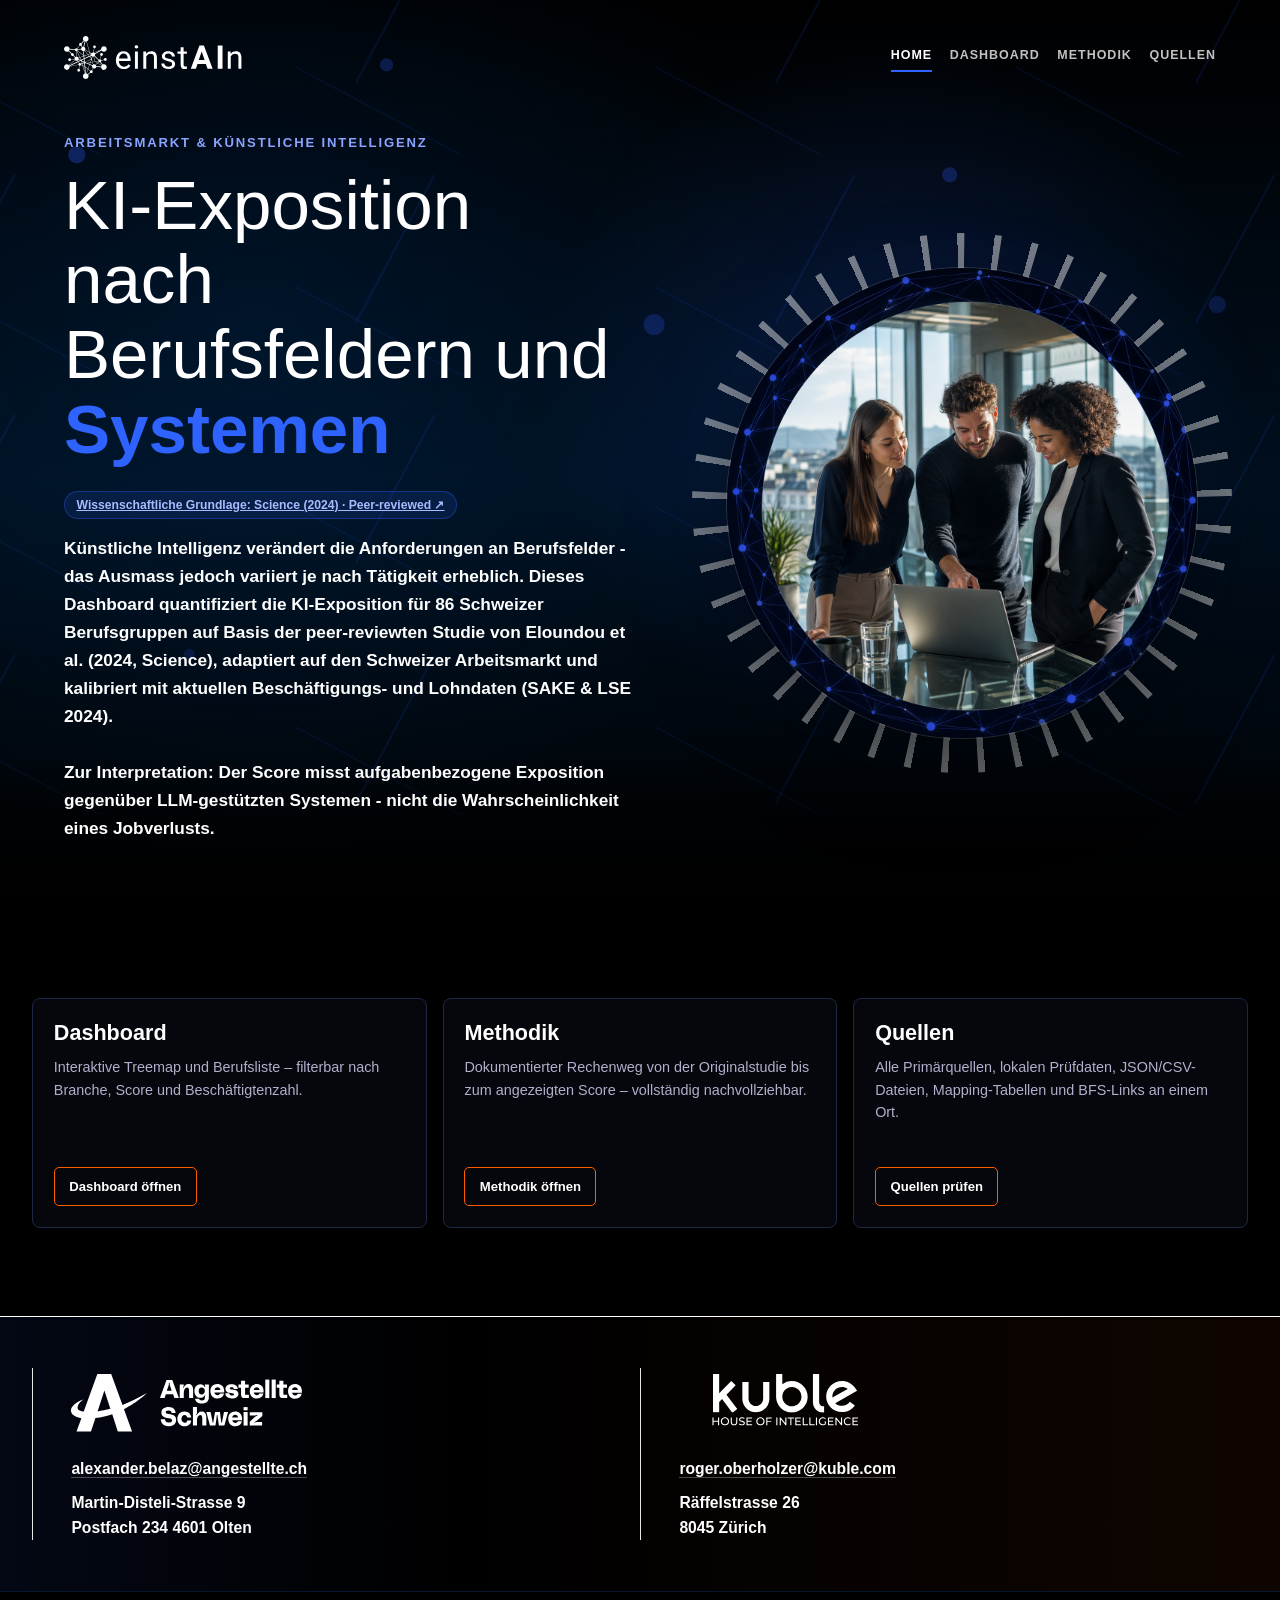
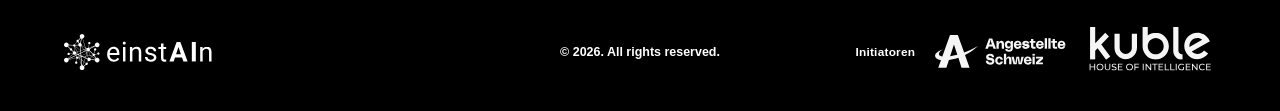
==== commit 5d30812d: "Refine copy across home, dashboard, methodik and quellen - Home: rewrite Dashboard/Methodik card cop" ====
--- a/index.html
+++ b/index.html
@@ -37,7 +37,7 @@
     <div class="hero-copy">
       <div class="eyebrow">Arbeitsmarkt & Künstliche Intelligenz</div>
       <h1>KI-Exposition<br>nach Berufsfeldern und <strong>Systemen</strong></h1>
-      <div class="method-badge">Eloundou et al. (2024) - Science - Peer-reviewed</div>
+      <a class="method-badge" href="https://www.science.org/doi/10.1126/science.adj0998" target="_blank" rel="noopener noreferrer">Wissenschaftliche Grundlage: Science (2024) · Peer-reviewed ↗</a>
       <p class="subtitle">
         Künstliche Intelligenz verändert die Anforderungen an Berufsfelder - das Ausmass jedoch
         variiert je nach Tätigkeit erheblich. Dieses Dashboard quantifiziert die KI-Exposition
@@ -60,14 +60,14 @@
     <article class="home-card">
       <div>
         <h2>Dashboard</h2>
-        <p>Interaktive Treemap und Liste mit 86 Schweizer Berufen, Science-2024-Score und Heute-2026-Sicht.</p>
+        <p>Interaktive Treemap und Berufsliste – filterbar nach Branche, Score und Beschäftigtenzahl.</p>
       </div>
       <a href="dashboard.html">Dashboard öffnen</a>
     </article>
     <article class="home-card">
       <div>
         <h2>Methodik</h2>
-        <p>Prüfpfad von Eloundou-Beta über SOC/ISCO-Mapping und BFS-Refresh bis zum Dashboard-Score.</p>
+        <p>Dokumentierter Rechenweg von der Originalstudie bis zum angezeigten Score – vollständig nachvollziehbar.</p>
       </div>
       <a href="methodik.html">Methodik öffnen</a>
     </article>
@@ -78,11 +78,6 @@
       </div>
       <a href="quellen.html">Quellen prüfen</a>
     </article>
-  </section>
-  <section class="home-note" aria-label="Lesehinweis">
-    <div class="disclaimer">
-      <strong>Lesehinweis:</strong> Der Score misst Exposition gegenüber LLM-unterstützten Aufgaben, nicht Jobverlust. Die 2026-Sicht ist eine szenariobasierte Heuristik auf Basis der Science-2024-Werte; Adoption, Sensitivität und Unsicherheit werden separat ausgewiesen.
-    </div>
   </section>
 </main>
 
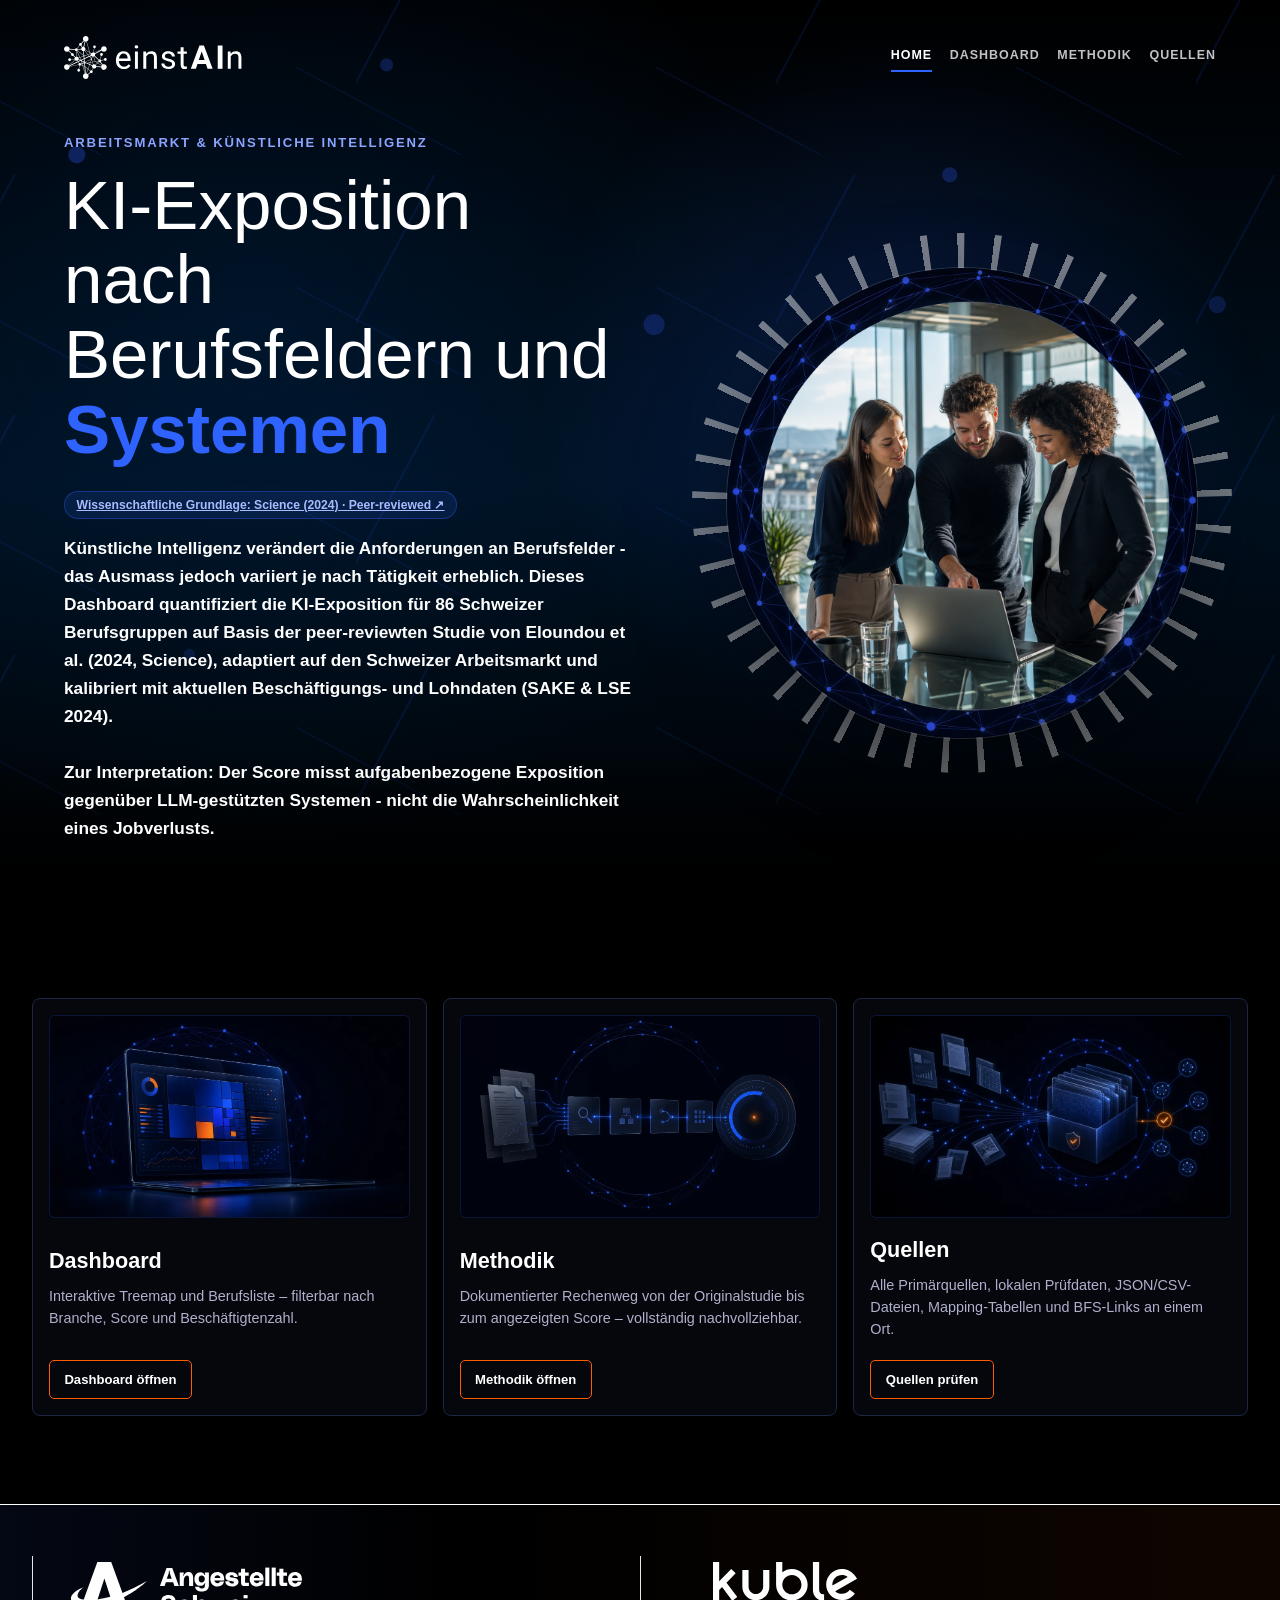
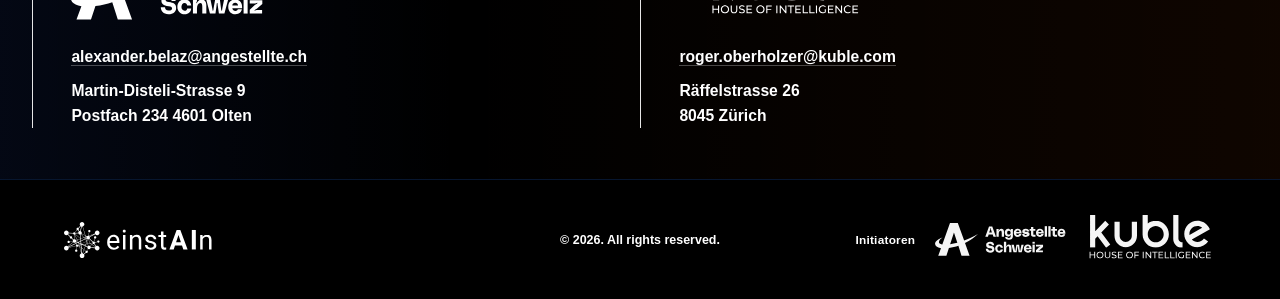
==== commit 10867b06: "Add landing card visuals" ====
--- a/index.html
+++ b/index.html
@@ -12,9 +12,9 @@
 <body>
 <script>
   const LEGACY_ANCHOR_ROUTES = {
-    "#dashboard": "dashboard.html",
-    "#about": "methodik.html",
-    "#sources": "quellen.html"
+    "#dashboard": "dashboard",
+    "#about": "methodik",
+    "#sources": "quellen"
   };
   if (LEGACY_ANCHOR_ROUTES[window.location.hash]) {
     window.location.replace(LEGACY_ANCHOR_ROUTES[window.location.hash]);
@@ -23,14 +23,14 @@
 
 <header>
   <nav class="site-nav" aria-label="Hauptnavigation">
-    <a class="site-logo" href="index.html" aria-label="einstAIn">
+    <a class="site-logo" href="./" aria-label="einstAIn">
       <img src="assets/brand/einstain-logo-white.svg" alt="einstAIn">
     </a>
     <div class="nav-links" aria-label="Seitennavigation">
-      <a href="index.html" class="active" aria-current="page">Home</a>
-      <a href="dashboard.html">Dashboard</a>
-      <a href="methodik.html">Methodik</a>
-      <a href="quellen.html">Quellen</a>
+      <a href="./" class="active" aria-current="page">Home</a>
+      <a href="dashboard">Dashboard</a>
+      <a href="methodik">Methodik</a>
+      <a href="quellen">Quellen</a>
     </div>
   </nav>
   <div class="hero-grid" id="top">
@@ -58,25 +58,34 @@
 <main>
   <section class="home-overview" aria-label="Seiteneinstieg">
     <article class="home-card">
+      <div class="home-card-media">
+        <img src="assets/home-card-dashboard.webp" alt="Abstrakte Datenvisualisierung für das Dashboard">
+      </div>
       <div>
         <h2>Dashboard</h2>
         <p>Interaktive Treemap und Berufsliste – filterbar nach Branche, Score und Beschäftigtenzahl.</p>
       </div>
-      <a href="dashboard.html">Dashboard öffnen</a>
+      <a href="dashboard">Dashboard öffnen</a>
     </article>
     <article class="home-card">
+      <div class="home-card-media">
+        <img src="assets/home-card-methodik.webp" alt="Abstrakter Rechenweg von Quellen zum Score">
+      </div>
       <div>
         <h2>Methodik</h2>
         <p>Dokumentierter Rechenweg von der Originalstudie bis zum angezeigten Score – vollständig nachvollziehbar.</p>
       </div>
-      <a href="methodik.html">Methodik öffnen</a>
+      <a href="methodik">Methodik öffnen</a>
     </article>
     <article class="home-card">
+      <div class="home-card-media">
+        <img src="assets/home-card-quellen.webp" alt="Abstraktes Quellenarchiv mit vernetzten Prüfdaten">
+      </div>
       <div>
         <h2>Quellen</h2>
         <p>Alle Primärquellen, lokalen Prüfdaten, JSON/CSV-Dateien, Mapping-Tabellen und BFS-Links an einem Ort.</p>
       </div>
-      <a href="quellen.html">Quellen prüfen</a>
+      <a href="quellen">Quellen prüfen</a>
     </article>
   </section>
 </main>
--- a/assets/app.css
+++ b/assets/app.css
@@ -2050,15 +2050,33 @@
 }
 
 .home-card {
-  min-height: 230px;
+  min-height: 410px;
   background: #05070d;
   border: 1px solid #1d2743;
   border-radius: 8px;
-  padding: 1.3rem;
+  padding: 1rem;
   display: flex;
   flex-direction: column;
   align-items: flex-start;
   justify-content: space-between;
+  overflow: hidden;
+}
+
+.home-card-media {
+  width: 100%;
+  aspect-ratio: 16 / 9;
+  margin-bottom: 1.2rem;
+  border-radius: 6px;
+  overflow: hidden;
+  background: #02050b;
+  border: 1px solid rgba(47,99,255,0.18);
+}
+
+.home-card-media img {
+  display: block;
+  width: 100%;
+  height: 100%;
+  object-fit: cover;
 }
 
 .home-card h2 {
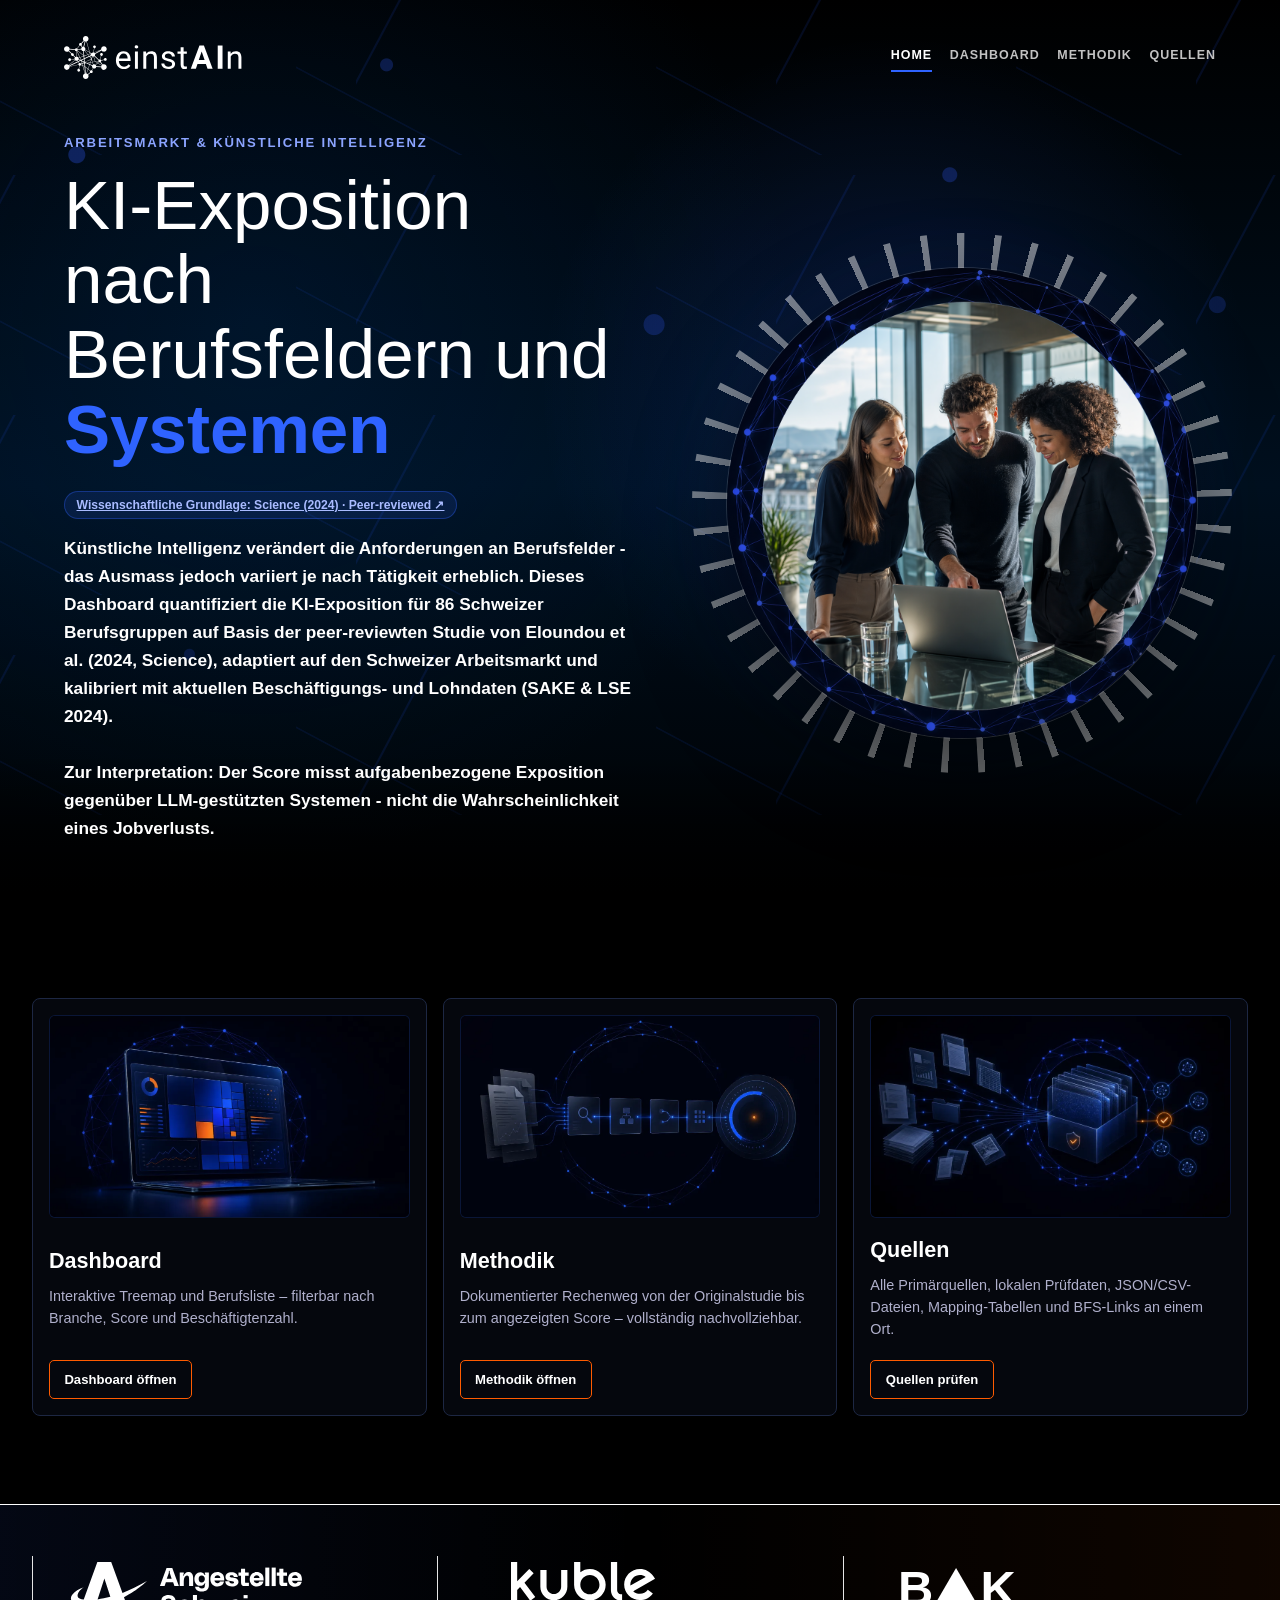
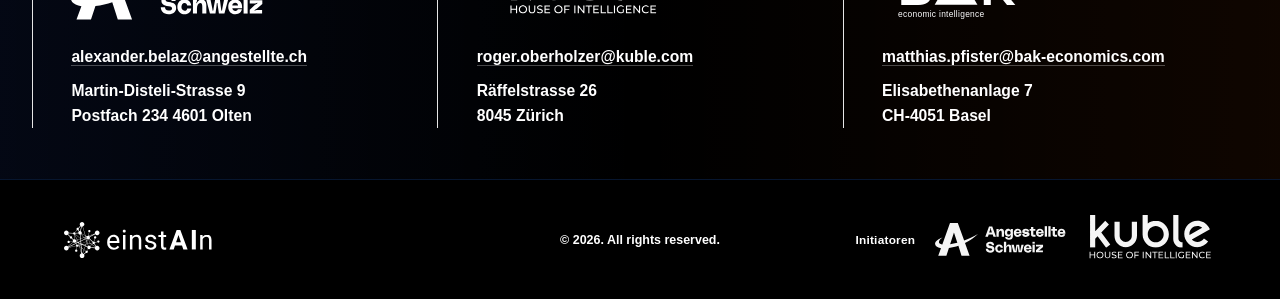
==== commit 4b184739: "Fit treemap labels, reorder Heute-2026 panel, add BAK contact card - Treemap: measure each cell and " ====
--- a/index.html
+++ b/index.html
@@ -109,6 +109,15 @@
     <div class="contact-line"><a href="mailto:roger.oberholzer@kuble.com">roger.oberholzer@kuble.com</a></div>
     <div class="contact-line">Räffelstrasse 26<br>8045 Zürich</div>
   </div>
+  <div class="contact-card">
+    <div class="contact-logo">
+      <a href="https://www.bak-economics.com/" target="_blank" rel="noopener noreferrer" aria-label="BAK Economics">
+        <img class="logo-bak" src="assets/brand/bak-economics-logo-white.svg" alt="BAK Economics">
+      </a>
+    </div>
+    <div class="contact-line"><a href="mailto:matthias.pfister@bak-economics.com">matthias.pfister@bak-economics.com</a></div>
+    <div class="contact-line">Elisabethenanlage 7<br>CH-4051 Basel</div>
+  </div>
 </section>
 
 <footer>
--- a/assets/app.css
+++ b/assets/app.css
@@ -537,43 +537,6 @@
       z-index: 1;
     }
 
-    .split-stage-labels {
-      position: absolute;
-      top: 0.72rem;
-      left: 0.72rem;
-      right: 0.72rem;
-      z-index: 3;
-      display: flex;
-      justify-content: space-between;
-      gap: 0.6rem;
-      pointer-events: none;
-    }
-
-    .split-stage-label {
-      display: inline-flex;
-      align-items: center;
-      min-height: 30px;
-      padding: 0.28rem 0.55rem;
-      border: 1px solid rgba(255,255,255,0.2);
-      border-radius: 999px;
-      background: rgba(3,6,12,0.72);
-      color: #f4f7ff;
-      font-size: 0.7rem;
-      font-weight: 850;
-      letter-spacing: 0.02em;
-      backdrop-filter: blur(8px);
-    }
-
-    .split-stage-label--today {
-      border-color: rgba(245,158,11,0.45);
-      color: #f59e0b;
-    }
-
-    .split-stage-label--science {
-      border-color: rgba(47,99,255,0.45);
-      color: #9db2ff;
-    }
-
     .split-handle {
       position: absolute;
       top: 0;
@@ -1573,12 +1536,12 @@
       margin: 4.5rem auto 0;
       padding: 3.2rem 2rem;
       display: grid;
-      grid-template-columns: 1fr 1fr;
+      grid-template-columns: repeat(3, 1fr);
       gap: 0;
       border-top: 1px solid #fff;
       border-bottom: 1px solid #07162f;
       background:
-        linear-gradient(90deg, rgba(47,99,255,0.08), transparent 36%, rgba(255,91,0,0.06));
+        linear-gradient(90deg, rgba(47,99,255,0.08), transparent 50%, rgba(255,91,0,0.06));
     }
 
     .contact-card {
@@ -1612,6 +1575,10 @@
 
     .contact-logo .logo-kuble {
       width: min(212px, 72vw);
+    }
+
+    .contact-logo .logo-bak {
+      width: min(200px, 72vw);
     }
 
     .contact-line {
@@ -1888,18 +1855,6 @@
         padding: 0.3rem 0.55rem;
         font-size: 0.68rem;
       }
-      .split-stage-labels {
-        top: 0.5rem;
-        left: 0.5rem;
-        right: 0.5rem;
-        gap: 0.4rem;
-      }
-      .split-stage-label {
-        min-height: 27px;
-        padding: 0.24rem 0.45rem;
-        font-size: 0.62rem;
-        background: rgba(3,6,12,0.82);
-      }
       .split-handle {
         width: 64px;
       }
@@ -1980,6 +1935,9 @@
       }
       .contact-logo .logo-kuble {
         width: min(190px, 72vw);
+      }
+      .contact-logo .logo-bak {
+        width: min(180px, 72vw);
       }
       .footer-center, .footer-initiators {
         text-align: left;
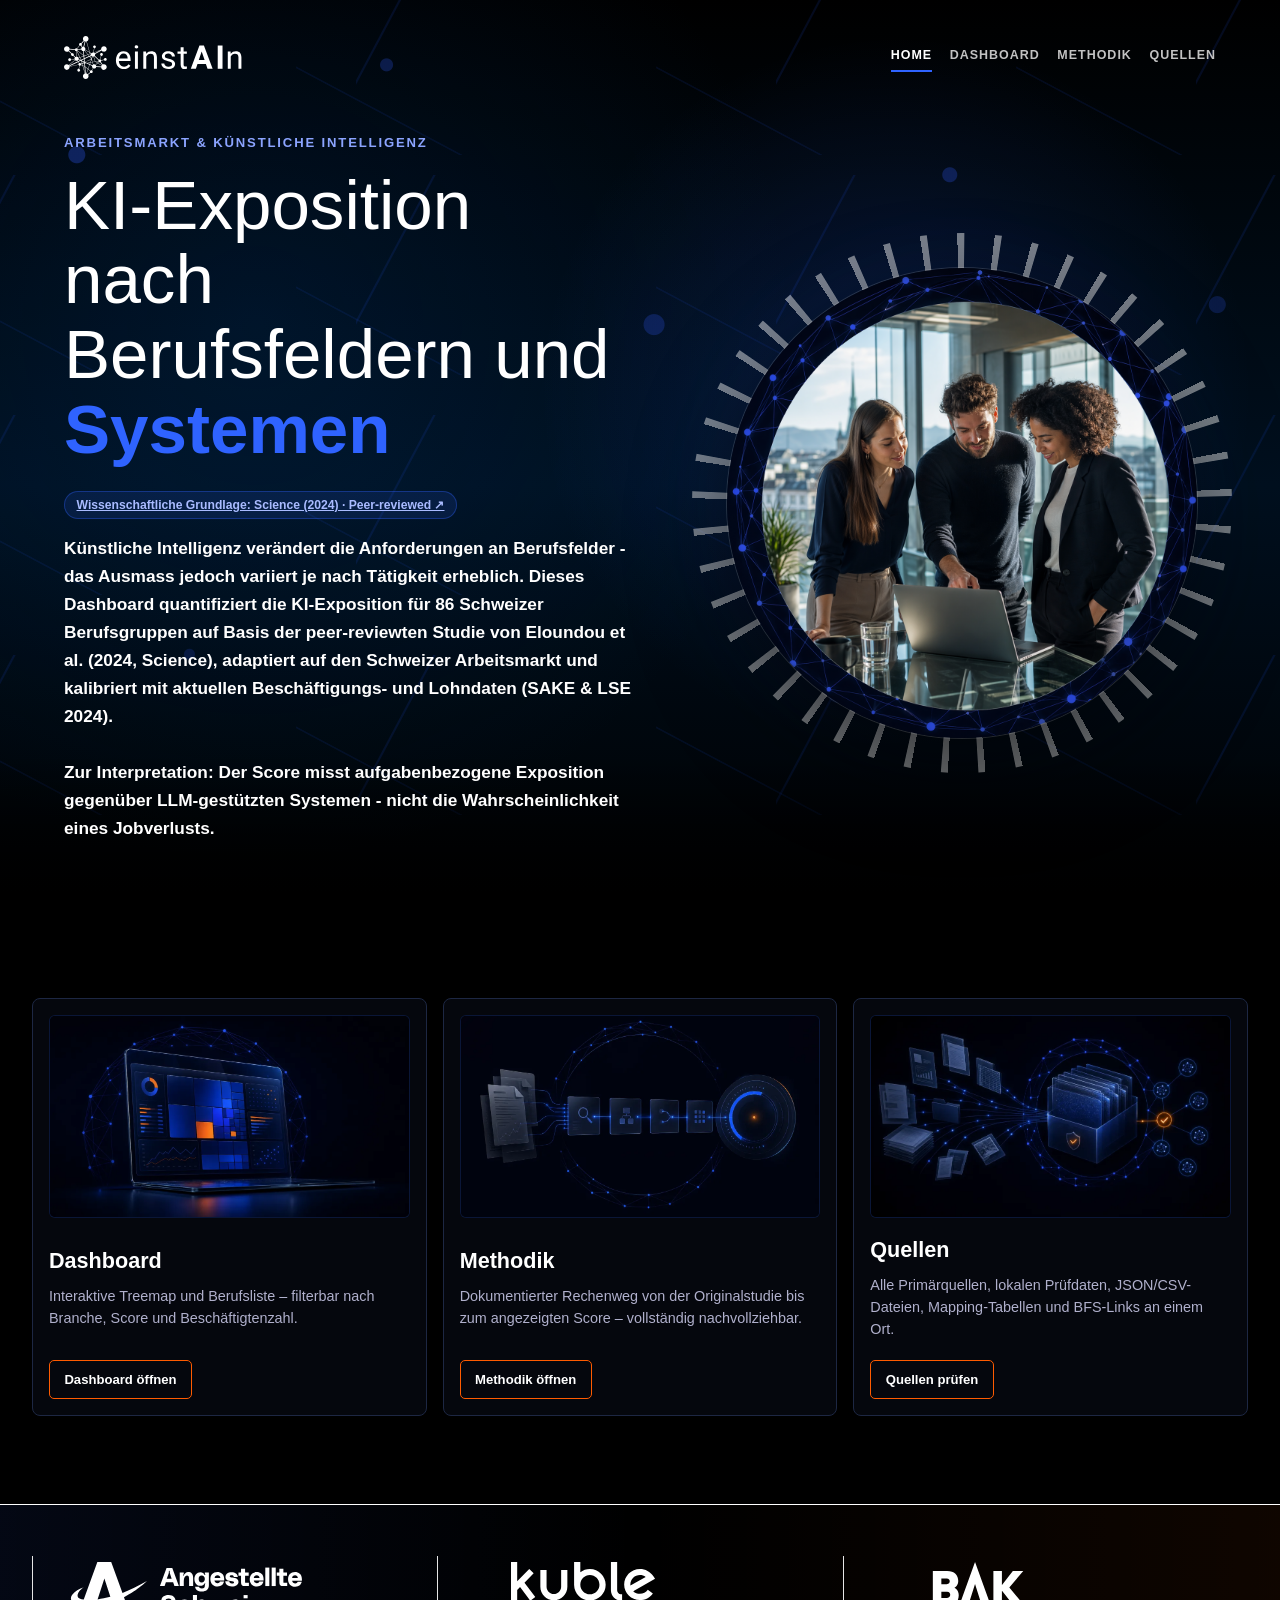
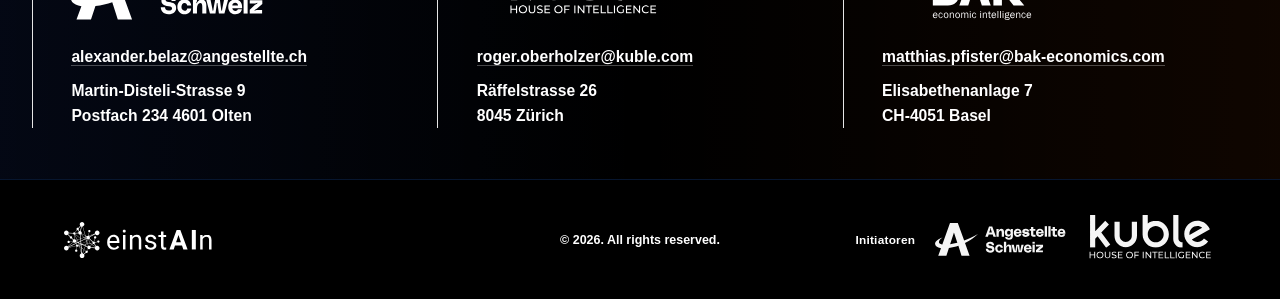
==== commit 9510977d: "Replace BAK logo placeholder with official asset - Swap placeholder triangle-A SVG for the official " ====
--- a/index.html
+++ b/index.html
@@ -112,7 +112,7 @@
   <div class="contact-card">
     <div class="contact-logo">
       <a href="https://www.bak-economics.com/" target="_blank" rel="noopener noreferrer" aria-label="BAK Economics">
-        <img class="logo-bak" src="assets/brand/bak-economics-logo-white.svg" alt="BAK Economics">
+        <img class="logo-bak" src="assets/brand/bak-economics-logo-white.svg?v=2" alt="BAK Economics">
       </a>
     </div>
     <div class="contact-line"><a href="mailto:matthias.pfister@bak-economics.com">matthias.pfister@bak-economics.com</a></div>
